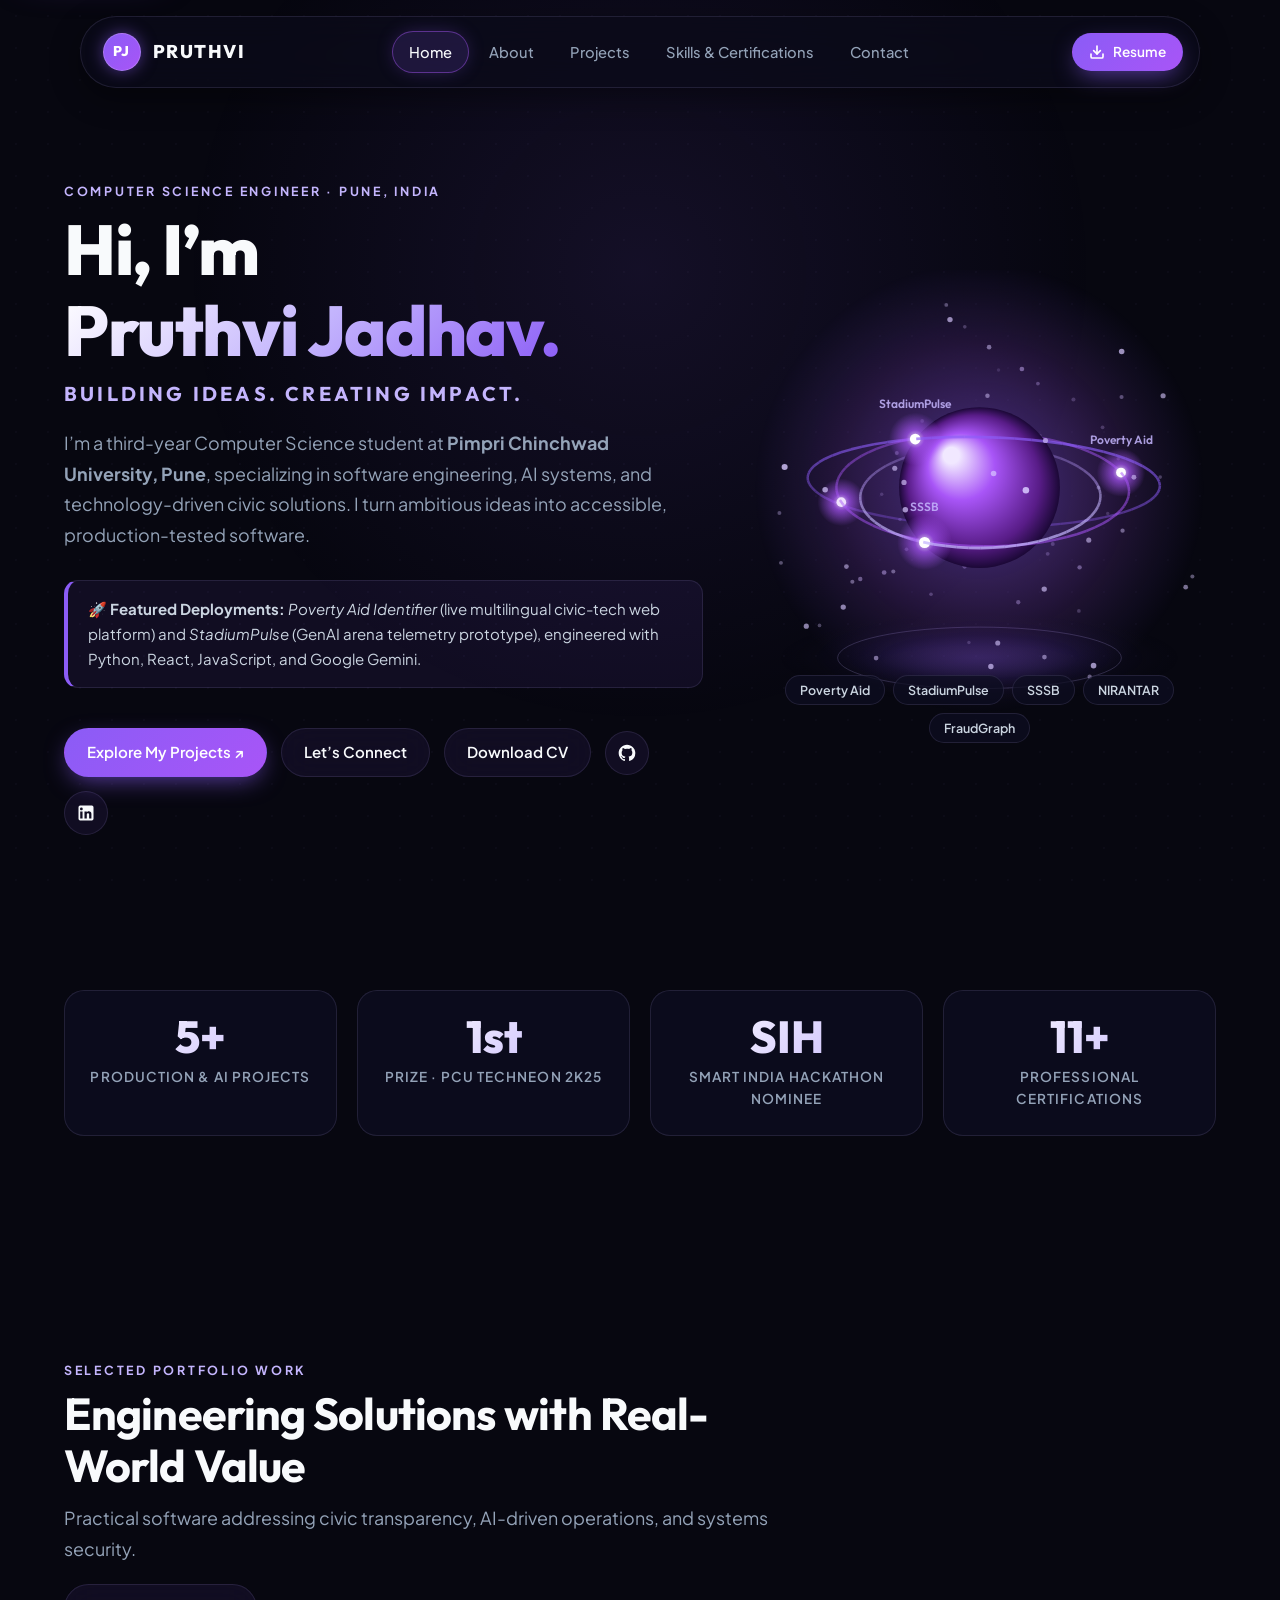
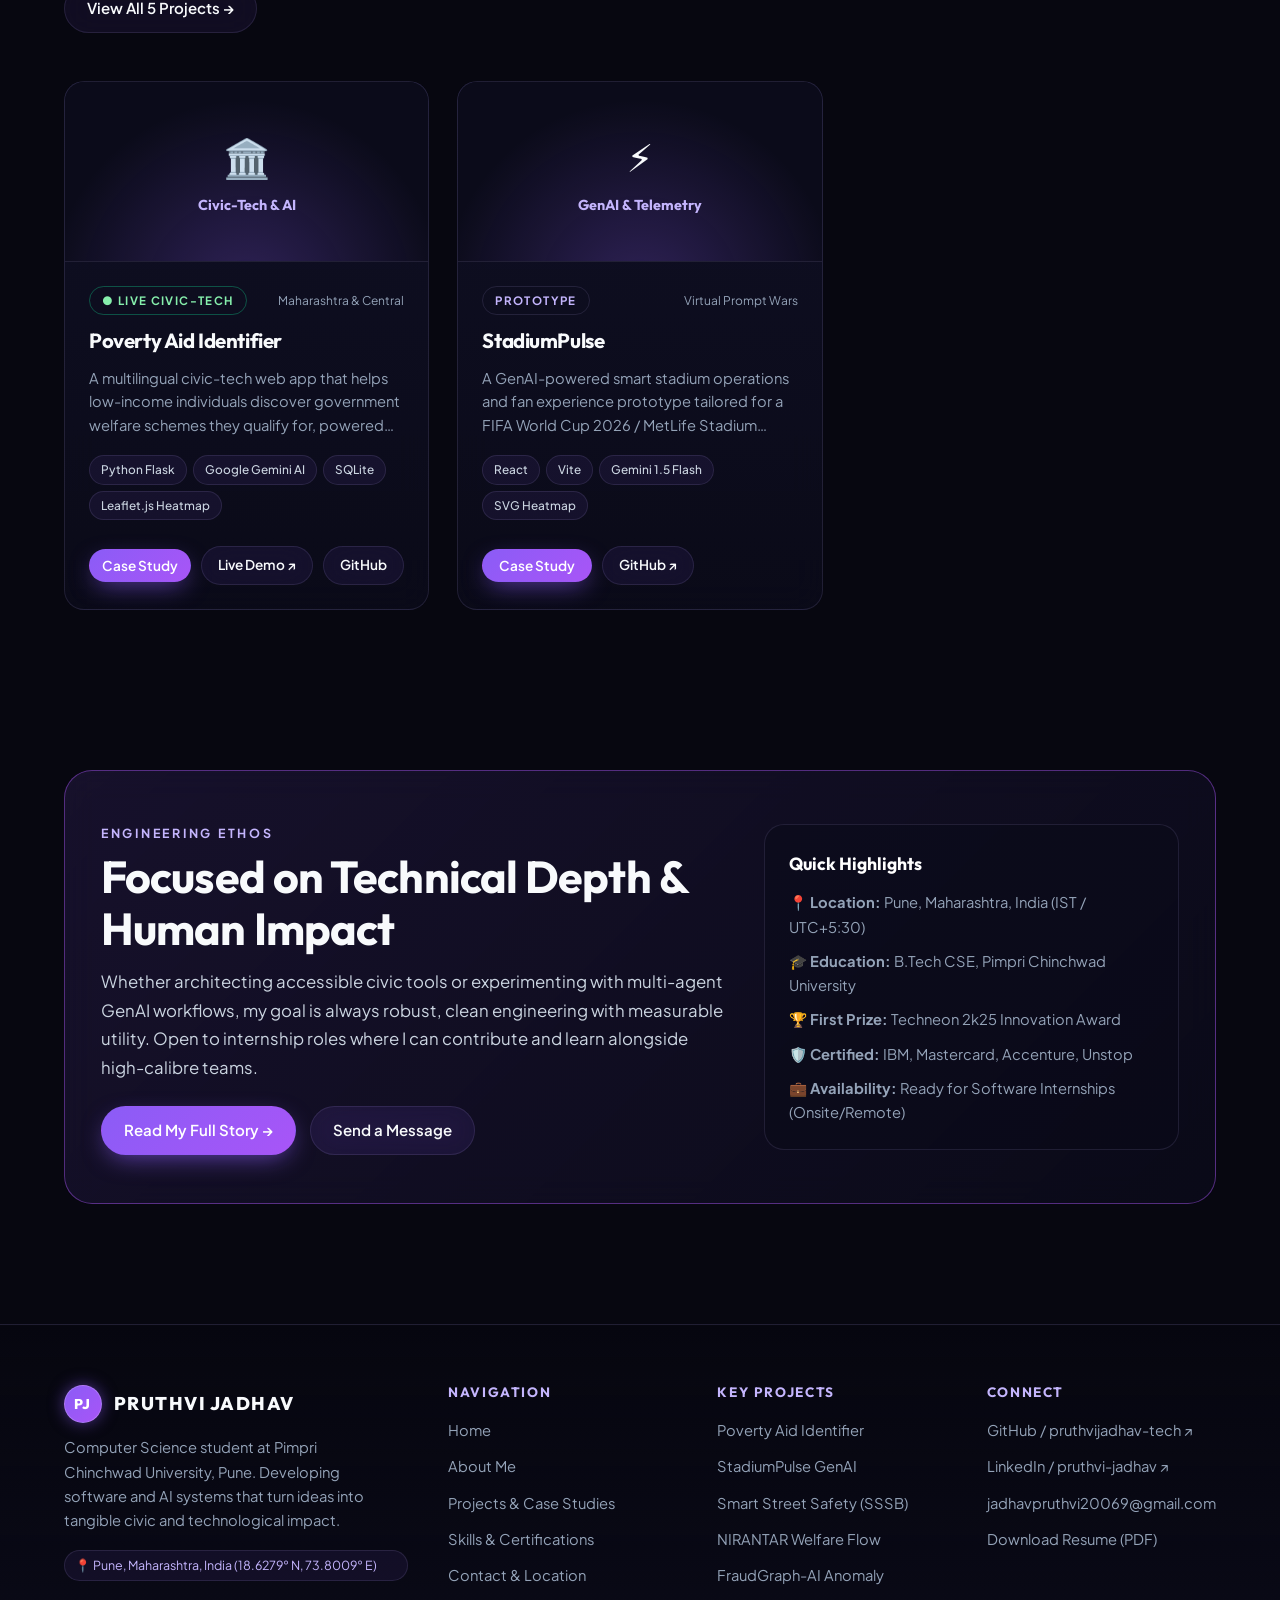
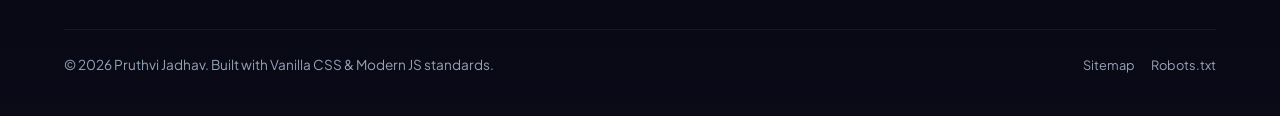
==== index.html @ 690224e3 "feat: complete interactive multi-page portfolio with SEO, GEO, and modern UI" ====
<!DOCTYPE html>
<html lang="en">
<head>
  <meta charset="utf-8">
  <meta name="viewport" content="width=device-width, initial-scale=1, viewport-fit=cover">
  
  <!-- Primary SEO Meta Tags -->
  <title>Pruthvi Jadhav — Computer Science Student & Software Developer · Pune, India</title>
  <meta name="title" content="Pruthvi Jadhav — Computer Science Student & Software Developer · Pune, India">
  <meta name="description" content="Pruthvi Jadhav is a B.Tech Computer Science student at Pimpri Chinchwad University, Pune. Creator of Poverty Aid Identifier (civic-tech) and StadiumPulse (GenAI). Open to software engineering internships.">
  <meta name="keywords" content="Pruthvi Jadhav, Computer Science Engineer, Software Developer, B.Tech CSE, Pimpri Chinchwad University, PCU Pune, Pune Software Intern, Python Flask, React, Google Gemini AI, Civic Tech, Poverty Aid Identifier, StadiumPulse, India">
  <meta name="author" content="Pruthvi Jadhav">
  <meta name="robots" content="index, follow">
  <link rel="canonical" href="https://pruthvijadhav.tech/">
  
  <!-- GEO / Local SEO Meta Tags -->
  <meta name="geo.region" content="IN-MH">
  <meta name="geo.placename" content="Pune, Pimpri Chinchwad, Maharashtra, India">
  <meta name="geo.position" content="18.6279;73.8009">
  <meta name="ICBM" content="18.6279, 73.8009">
  
  <!-- Open Graph / Facebook -->
  <meta property="og:type" content="website">
  <meta property="og:url" content="https://pruthvijadhav.tech/">
  <meta property="og:title" content="Pruthvi Jadhav — Computer Science Student & Software Developer">
  <meta property="og:description" content="B.Tech CSE student at Pimpri Chinchwad University, Pune. Building impactful civic-tech and GenAI applications with Python, React, and Google Gemini.">
  <meta property="og:image" content="assets/images/pruthvi-jadhav.jpg">
  <meta property="og:site_name" content="Pruthvi Jadhav Portfolio">
  <meta property="og:locale" content="en_IN">
  <!-- Twitter Card -->
  <meta name="twitter:card" content="summary_large_image">
  <meta name="twitter:url" content="https://pruthvijadhav.tech/">
  <meta name="twitter:title" content="Pruthvi Jadhav — Computer Science Student & Software Developer">
  <meta name="twitter:description" content="B.Tech CSE student at Pimpri Chinchwad University, Pune. Building impactful civic-tech and GenAI applications.">
  <meta name="twitter:image" content="assets/images/pruthvi-jadhav.jpg">
  <!-- Favicon -->
  <link rel="icon" href="data:image/svg+xml,%3Csvg xmlns='http://www.w3.org/2000/svg' viewBox='0 0 64 64'%3E%3Crect width='64' height='64' rx='14' fill='%238B5CF6'/%3E%3Ctext x='32' y='42' font-size='28' font-family='sans-serif' font-weight='800' text-anchor='middle' fill='white'%3EPJ%3C/text%3E%3C/svg%3E">
  <meta name="theme-color" content="#070710">
  <!-- Stylesheet -->
  <link rel="stylesheet" href="assets/css/style.css">
  <!-- JSON-LD Structured Data for SEO & GEO -->
  <script type="application/ld+json">
  {
    "@context": "https://schema.org",
    "@graph": [
      {
        "@type": "Person",
        "@id": "https://pruthvijadhav.tech/#person",
        "name": "Pruthvi Jadhav",
        "jobTitle": "Computer Science Student & Software Developer",
        "description": "Third-year B.Tech Computer Science and Engineering student at Pimpri Chinchwad University, Pune, building impactful civic-tech software and AI-driven systems.",
        "url": "https://pruthvijadhav.tech/",
        "image": "assets/images/pruthvi-jadhav.jpg",
        "email": "jadhavpruthvi20069@gmail.com",
        "alumniOf": {
          "@type": "EducationalOrganization",
          "name": "Pimpri Chinchwad University",
          "address": {
            "@type": "PostalAddress",
            "addressLocality": "Pune",
            "addressRegion": "Maharashtra",
            "addressCountry": "IN"
          }
        },
        "address": {
          "@type": "PostalAddress",
          "addressLocality": "Pune",
          "addressRegion": "Maharashtra",
          "postalCode": "411033",
          "addressCountry": "IN"
        },
        "geo": {
          "@type": "GeoCoordinates",
          "latitude": "18.6279",
          "longitude": "73.8009"
        },
        "sameAs": [
          "https://github.com/pruthvijadhav-tech",
          "https://www.linkedin.com/in/pruthvi-jadhav-045a3937b/"
        ],
        "knowsAbout": [
          "Full-Stack Web Development",
          "Python Flask",
          "React.js",
          "Google Gemini AI API",
          "Civic Tech",
          "Progressive Web Apps",
          "Machine Learning",
          "Cybersecurity",
          "Arduino IoT"
        ]
      },
      {
        "@type": "WebSite",
        "@id": "https://pruthvijadhav.tech/#website",
        "url": "https://pruthvijadhav.tech/",
        "name": "Pruthvi Jadhav Portfolio",
        "author": {
          "@id": "https://pruthvijadhav.tech/#person"
        }
      }
    ]
  }
  </script>
</head>
<body>
  <!-- Accessibility Skip Link -->
  <a class="skip-link" href="#main-content">Skip to content</a>

  <!-- Top Scroll Progress Indicator -->
  <div id="progress-bar" role="progressbar" aria-valuemin="0" aria-valuemax="100" aria-valuenow="0"></div>

  <!-- Main Floating Glass Navigation Bar -->
  <header>
    <nav class="site-nav" aria-label="Primary Navigation">
      <a class="nav-brand" href="index.html" aria-label="Pruthvi Jadhav Homepage">
        <span class="nav-avatar-badge">PJ</span>
        <span>PRUTHVI</span>
      </a>

      <button class="mobile-menu-btn" id="mobile-menu-btn" aria-expanded="false" aria-controls="nav-menu" aria-label="Toggle navigation menu">☰</button>

      <ul class="nav-menu" id="nav-menu">
        <li><a class="nav-link active" href="index.html">Home</a></li>
        <li><a class="nav-link" href="about.html">About</a></li>
        <li><a class="nav-link" href="projects.html">Projects</a></li>
        <li><a class="nav-link" href="skills.html">Skills & Certifications</a></li>
        <li><a class="nav-link" href="contact.html">Contact</a></li>
      </ul>

      <div class="nav-cta">
        <a class="btn btn-primary btn-sm" href="assets/Pruthvi_Jadhav_Resume.pdf" download="Pruthvi_Jadhav_Resume.pdf" aria-label="Download Pruthvi Jadhav Resume PDF">
          <svg width="16" height="16" viewBox="0 0 24 24" fill="none" stroke="currentColor" stroke-width="2.5" stroke-linecap="round" stroke-linejoin="round" aria-hidden="true"><path d="M21 15v4a2 2 0 0 1-2 2H5a2 2 0 0 1-2-2v-4"/><polyline points="7 10 12 15 17 10"/><line x1="12" y1="15" x2="12" y2="3"/></svg>
          <span>Resume</span>
        </a>
      </div>
    </nav>
  </header>

  <!-- Main Page Content -->
  <main id="main-content" class="page-main">
    <div class="container">
      
      <!-- HERO SECTION -->
      <section class="hero-section" id="hero" aria-label="Introduction">
        <div class="hero-content">
          <div>
            <span class="section-label">Computer Science Engineer · Pune, India</span>
            <h1>Hi, I’m <span class="grad-text">Pruthvi Jadhav.</span></h1>
            <div class="hero-tagline">Building Ideas. Creating Impact.</div>
          </div>

          <p class="lead-text">
            I’m a third-year Computer Science student at <strong>Pimpri Chinchwad University, Pune</strong>, specializing in software engineering, AI systems, and technology-driven civic solutions. I turn ambitious ideas into accessible, production-tested software.
          </p>

          <div class="hero-now-card">
            <strong>🚀 Featured Deployments:</strong> <em>Poverty Aid Identifier</em> (live multilingual civic-tech web platform) and <em>StadiumPulse</em> (GenAI arena telemetry prototype), engineered with Python, React, JavaScript, and Google Gemini.
          </div>

          <div class="hero-actions">
            <a class="btn btn-primary" href="projects.html">Explore My Projects ↗</a>
            <a class="btn btn-glass" href="contact.html">Let’s Connect</a>
            <a class="btn btn-glass" href="assets/Pruthvi_Jadhav_Resume.pdf" download="Pruthvi_Jadhav_Resume.pdf" aria-label="Download resume PDF">Download CV</a>

            <!-- Social Icons -->
            <a class="btn-icon" href="https://github.com/pruthvijadhav-tech" target="_blank" rel="noopener" aria-label="Pruthvi Jadhav GitHub Profile">
              <svg viewBox="0 0 24 24"><path d="M12 2C6.477 2 2 6.484 2 12.017c0 4.425 2.865 8.18 6.839 9.504.5.092.682-.217.682-.483 0-.237-.008-.868-.013-1.703-2.782.605-3.369-1.343-3.369-1.343-.454-1.158-1.11-1.466-1.11-1.466-.908-.62.069-.608.069-.608 1.003.07 1.53 1.032 1.53 1.032.892 1.53 2.341 1.088 2.91.832.092-.647.35-1.088.636-1.338-2.22-.253-4.555-1.113-4.555-4.951 0-1.093.39-1.988 1.029-2.688-.103-.253-.446-1.272.098-2.65 0 0 .84-.27 2.75 1.026A9.564 9.564 0 0112 6.844c.85.004 1.705.115 2.504.337 1.909-1.296 2.747-1.027 2.747-1.027.546 1.379.202 2.398.1 2.651.64.7 1.028 1.595 1.028 2.688 0 3.848-2.339 4.695-4.566 4.943.359.309.678.92.678 1.855 0 1.338-.012 2.419-.012 2.747 0 .268.18.58.688.482A10.019 10.019 0 0022 12.017C22 6.484 17.522 2 12 2z"/></svg>
            </a>
            <a class="btn-icon" href="https://www.linkedin.com/in/pruthvi-jadhav-045a3937b/" target="_blank" rel="noopener" aria-label="Pruthvi Jadhav LinkedIn Profile">
              <svg viewBox="0 0 24 24"><path d="M19 3a2 2 0 0 1 2 2v14a2 2 0 0 1-2 2H5a2 2 0 0 1-2-2V5a2 2 0 0 1 2-2h14m-.5 15.5v-5.3a3.26 3.26 0 0 0-3.26-3.26c-.85 0-1.84.52-2.28 1.3v-1.11h-2.79v8.37h2.79v-4.93c0-.77.62-1.4 1.39-1.4a1.4 1.4 0 0 1 1.4 1.4v4.93h2.75M6.46 8.76c.92 0 1.66-.74 1.66-1.66A1.66 1.66 0 0 0 6.46 5.44a1.66 1.66 0 0 0-1.66 1.66c0 .92.74 1.66 1.66 1.66m1.4 9.74v-8.37H5.06v8.37h2.8z"/></svg>
            </a>
          </div>
        </div>

        <!-- 3D Interactive Orbital Sculpture Canvas -->
        <div class="orbit-stage-wrapper" id="orbit-stage">
          <canvas id="orbit-canvas" role="img" aria-label="Interactive 3D orbital sphere representing Pruthvi's projects orbiting around a central core"></canvas>
          <div class="orbit-fallback"></div>
          <div class="orbit-nodes-bar" aria-label="Quick project triggers">
            <button class="orbit-node-btn" onclick="window.openProjectModal(0)">Poverty Aid</button>
            <button class="orbit-node-btn" onclick="window.openProjectModal(1)">StadiumPulse</button>
            <button class="orbit-node-btn" onclick="window.openProjectModal(2)">SSSB</button>
            <button class="orbit-node-btn" onclick="window.openProjectModal(3)">NIRANTAR</button>
            <button class="orbit-node-btn" onclick="window.openProjectModal(4)">FraudGraph</button>
          </div>
        </div>
      </section>

      <!-- KEY IMPACT NUMBERS -->
      <section class="section" style="padding-top: 20px;">
        <div class="stats-grid">
          <div class="stat-card">
            <div class="stat-number">5+</div>
            <div class="stat-label">Production & AI Projects</div>
          </div>
          <div class="stat-card">
            <div class="stat-number">1st</div>
            <div class="stat-label">Prize · PCU Techneon 2k25</div>
          </div>
          <div class="stat-card">
            <div class="stat-number">SIH</div>
            <div class="stat-label">Smart India Hackathon Nominee</div>
          </div>
          <div class="stat-card">
            <div class="stat-number">11+</div>
            <div class="stat-label">Professional Certifications</div>
          </div>
        </div>
      </section>

      <!-- FEATURED PROJECTS SHOWCASE -->
      <section class="section" aria-labelledby="featured-projects-title">
        <div class="section-header" style="display: flex; justify-content: space-between; align-items: flex-end; flex-wrap: wrap; gap: 20px;">
          <div>
            <span class="section-label">Selected Portfolio Work</span>
            <h2 id="featured-projects-title">Engineering Solutions with Real-World Value</h2>
            <p class="lead-text">Practical software addressing civic transparency, AI-driven operations, and systems security.</p>
          </div>
          <a class="btn btn-glass" href="projects.html">View All 5 Projects →</a>
        </div>

        <div class="projects-grid">
          <!-- Featured Project 1: Poverty Aid Identifier -->
          <article class="project-card" onclick="window.openProjectModal(0)">
            <div class="project-card-header">
              <div style="text-align: center;">
                <div style="font-size: 2.4rem; margin-bottom: 6px;">🏛️</div>
                <div style="font-family:'Outfit'; font-weight:700; color:var(--accent); font-size:0.9rem;">Civic-Tech & AI</div>
              </div>
            </div>
            <div class="project-card-body">
              <div class="project-badge-row">
                <span class="project-status live">● LIVE CIVIC-TECH</span>
                <span style="font-size:0.75rem; color:var(--text-muted);">Maharashtra & Central</span>
              </div>
              <h3 class="project-title">Poverty Aid Identifier</h3>
              <p class="project-blurb">
                A multilingual civic-tech web app that helps low-income individuals discover government welfare schemes they qualify for, powered by an AI-assisted need score and transparent anti-corruption grievance tracking.
              </p>
              <div class="tech-chips">
                <span class="tech-chip">Python Flask</span>
                <span class="tech-chip">Google Gemini AI</span>
                <span class="tech-chip">SQLite</span>
                <span class="tech-chip">Leaflet.js Heatmap</span>
              </div>
              <div class="project-actions">
                <button class="btn btn-primary btn-sm" onclick="event.stopPropagation(); window.openProjectModal(0)">Case Study</button>
                <a class="btn btn-glass btn-sm" href="https://poverty-aid-identifier.onrender.com/" target="_blank" rel="noopener" onclick="event.stopPropagation()">Live Demo ↗</a>
                <a class="btn btn-glass btn-sm" href="https://github.com/pruthvijadhav-tech/poverty-aid-identifier" target="_blank" rel="noopener" onclick="event.stopPropagation()">GitHub</a>
              </div>
            </div>
          </article>

          <!-- Featured Project 2: StadiumPulse -->
          <article class="project-card" onclick="window.openProjectModal(1)">
            <div class="project-card-header">
              <div style="text-align: center;">
                <div style="font-size: 2.4rem; margin-bottom: 6px;">⚡</div>
                <div style="font-family:'Outfit'; font-weight:700; color:var(--accent); font-size:0.9rem;">GenAI & Telemetry</div>
              </div>
            </div>
            <div class="project-card-body">
              <div class="project-badge-row">
                <span class="project-status">PROTOTYPE</span>
                <span style="font-size:0.75rem; color:var(--text-muted);">Virtual Prompt Wars</span>
              </div>
              <h3 class="project-title">StadiumPulse</h3>
              <p class="project-blurb">
                A GenAI-powered smart stadium operations and fan experience prototype tailored for a FIFA World Cup 2026 / MetLife Stadium scenario, updating simulated crowd telemetry every 5 seconds with Gemini alerts.
              </p>
              <div class="tech-chips">
                <span class="tech-chip">React</span>
                <span class="tech-chip">Vite</span>
                <span class="tech-chip">Gemini 1.5 Flash</span>
                <span class="tech-chip">SVG Heatmap</span>
              </div>
              <div class="project-actions">
                <button class="btn btn-primary btn-sm" onclick="event.stopPropagation(); window.openProjectModal(1)">Case Study</button>
                <a class="btn btn-glass btn-sm" href="https://github.com/pruthvijadhav-tech/stadiumpulse" target="_blank" rel="noopener" onclick="event.stopPropagation()">GitHub ↗</a>
              </div>
            </div>
          </article>
        </div>
      </section>

      <!-- WHY WORK WITH PRUTHVI / CALLOUT -->
      <section class="section" style="padding-bottom: 40px;">
        <div style="border: 1px solid var(--border-glow); border-radius: var(--radius-xl); padding: 48px 36px; background: linear-gradient(135deg, rgba(139, 92, 246, 0.12) 0%, rgba(11, 11, 26, 0.8) 100%); backdrop-filter: var(--glass-blur); display: grid; grid-template-columns: 1.2fr 0.8fr; gap: 40px; align-items: center;">
          <div>
            <span class="section-label">Engineering Ethos</span>
            <h2 style="margin-bottom: 14px;">Focused on Technical Depth & Human Impact</h2>
            <p style="color: var(--text-light); font-size: 1.05rem; line-height: 1.7; margin-bottom: 24px;">
              Whether architecting accessible civic tools or experimenting with multi-agent GenAI workflows, my goal is always robust, clean engineering with measurable utility. Open to internship roles where I can contribute and learn alongside high-calibre teams.
            </p>
            <div style="display: flex; gap: 14px; flex-wrap: wrap;">
              <a class="btn btn-primary" href="about.html">Read My Full Story →</a>
              <a class="btn btn-glass" href="contact.html">Send a Message</a>
            </div>
          </div>
          <div style="background: rgba(11, 11, 26, 0.6); border: 1px solid var(--border-subtle); border-radius: var(--radius-lg); padding: 24px;">
            <div style="font-family:'Outfit'; font-weight:700; font-size:1.1rem; color:#fff; margin-bottom:12px;">Quick Highlights</div>
            <ul style="list-style:none; display:flex; flex-direction:column; gap:10px; font-size:0.92rem; color:var(--text-muted);">
              <li>📍 <strong>Location:</strong> Pune, Maharashtra, India (IST / UTC+5:30)</li>
              <li>🎓 <strong>Education:</strong> B.Tech CSE, Pimpri Chinchwad University</li>
              <li>🏆 <strong>First Prize:</strong> Techneon 2k25 Innovation Award</li>
              <li>🛡️ <strong>Certified:</strong> IBM, Mastercard, Accenture, Unstop</li>
              <li>💼 <strong>Availability:</strong> Ready for Software Internships (Onsite/Remote)</li>
            </ul>
          </div>
        </div>
      </section>

    </div>
  </main>

  <!-- PROJECT CASE STUDY MODAL -->
  <div class="modal-overlay" id="project-modal" role="dialog" aria-modal="true" aria-labelledby="project-modal-title">
    <div class="modal-content">
      <button class="modal-close-btn" data-modal-close aria-label="Close project modal">✕</button>
      <div class="modal-body" id="project-modal-body">
        <!-- Content injected dynamically by main.js -->
      </div>
    </div>
  </div>

  <!-- CERTIFICATE VIEWER MODAL -->
  <div class="modal-overlay" id="cert-modal" role="dialog" aria-modal="true" aria-labelledby="cert-modal-title">
    <div class="modal-content">
      <button class="modal-close-btn" data-modal-close aria-label="Close certificate modal">✕</button>
      <div class="modal-body" id="cert-modal-body">
        <!-- Content injected dynamically by main.js -->
      </div>
    </div>
  </div>

  <!-- Toast Notification Container -->
  <div id="toast-container" aria-live="polite"></div>

  <!-- Master Footer with SEO & GEO Local Details -->
  <footer class="site-footer">
    <div class="container">
      <div class="footer-grid">
        <div class="footer-brand">
          <div class="nav-brand">
            <span class="nav-avatar-badge">PJ</span>
            <span>PRUTHVI JADHAV</span>
          </div>
          <p>
            Computer Science student at Pimpri Chinchwad University, Pune. Developing software and AI systems that turn ideas into tangible civic and technological impact.
          </p>
          <div class="geo-meta-tag-pill">
            📍 Pune, Maharashtra, India (18.6279° N, 73.8009° E)
          </div>
        </div>

        <div class="footer-col">
          <h4>Navigation</h4>
          <ul class="footer-links">
            <li><a href="index.html">Home</a></li>
            <li><a href="about.html">About Me</a></li>
            <li><a href="projects.html">Projects & Case Studies</a></li>
            <li><a href="skills.html">Skills & Certifications</a></li>
            <li><a href="contact.html">Contact & Location</a></li>
          </ul>
        </div>

        <div class="footer-col">
          <h4>Key Projects</h4>
          <ul class="footer-links">
            <li><a href="projects.html" onclick="window.openProjectModal(0)">Poverty Aid Identifier</a></li>
            <li><a href="projects.html" onclick="window.openProjectModal(1)">StadiumPulse GenAI</a></li>
            <li><a href="projects.html" onclick="window.openProjectModal(2)">Smart Street Safety (SSSB)</a></li>
            <li><a href="projects.html" onclick="window.openProjectModal(3)">NIRANTAR Welfare Flow</a></li>
            <li><a href="projects.html" onclick="window.openProjectModal(4)">FraudGraph-AI Anomaly</a></li>
          </ul>
        </div>

        <div class="footer-col">
          <h4>Connect</h4>
          <ul class="footer-links">
            <li><a href="https://github.com/pruthvijadhav-tech" target="_blank" rel="noopener">GitHub / pruthvijadhav-tech ↗</a></li>
            <li><a href="https://www.linkedin.com/in/pruthvi-jadhav-045a3937b/" target="_blank" rel="noopener">LinkedIn / pruthvi-jadhav ↗</a></li>
            <li><a href="mailto:jadhavpruthvi20069@gmail.com">jadhavpruthvi20069@gmail.com</a></li>
            <li><a href="assets/Pruthvi_Jadhav_Resume.pdf" download="Pruthvi_Jadhav_Resume.pdf">Download Resume (PDF)</a></li>
          </ul>
        </div>
      </div>

      <div class="footer-bottom">
        <div>
          © <span id="current-year">2026</span> Pruthvi Jadhav. Built with Vanilla CSS & Modern JS standards.
        </div>
        <div style="display:flex; gap:16px;">
          <a href="sitemap.xml" style="color:var(--text-muted); font-size:0.8rem;">Sitemap</a>
          <a href="robots.txt" style="color:var(--text-muted); font-size:0.8rem;">Robots.txt</a>
        </div>
      </div>
    </div>
  </footer>

  <!-- Scripts -->
  <script src="assets/js/portfolio-data.js"></script>
  <script src="assets/js/orbit.js"></script>
  <script src="assets/js/main.js"></script>
</body>
</html>
---- assets/css/style.css ----
/* ==========================================================================
   PRUTHVI JADHAV — MODERN INDUSTRIAL PORTFOLIO DESIGN SYSTEM
   Theme: Cosmic Violet & Obsidian Glassmorphism
   Fonts: Outfit (Headings) & Plus Jakarta Sans (Body)
   ========================================================================== */

@import url('https://fonts.googleapis.com/css2?family=Outfit:wght@400;500;600;700;800;900&family=Plus+Jakarta+Sans:ital,wght@0,300;0,400;0,500;0,600;0,700;1,400&display=swap');

:root {
  /* Color Palette */
  --bg-dark: #070710;
  --bg-deep: #0b0b1a;
  --bg-card: rgba(15, 15, 34, 0.72);
  --bg-card-hover: rgba(24, 24, 52, 0.85);
  
  --primary: #8b5cf6;
  --primary-rgb: 139, 92, 246;
  --secondary: #a855f7;
  --secondary-rgb: 168, 85, 247;
  --accent: #c4b5fd;
  --accent-glow: rgba(139, 92, 246, 0.35);
  
  --emerald: #10b981;
  --emerald-glow: rgba(16, 185, 129, 0.25);
  --amber: #f59e0b;
  
  --text-primary: #f8fafc;
  --text-muted: #94a3b8;
  --text-light: #cbd5e1;
  
  --border-subtle: rgba(196, 181, 253, 0.12);
  --border-glow: rgba(168, 85, 247, 0.45);
  --glass-bg: rgba(11, 11, 26, 0.75);
  --glass-blur: blur(16px);
  
  /* Radii & Shadows */
  --radius-sm: 8px;
  --radius-md: 14px;
  --radius-lg: 20px;
  --radius-xl: 28px;
  --radius-full: 9999px;
  
  --shadow-sm: 0 4px 12px rgba(0, 0, 0, 0.3);
  --shadow-md: 0 12px 32px -8px rgba(0, 0, 0, 0.5), 0 0 0 1px var(--border-subtle);
  --shadow-glow: 0 16px 40px -12px rgba(139, 92, 246, 0.5), 0 0 0 1px var(--border-glow);
  --shadow-card: 0 16px 36px -10px rgba(0, 0, 0, 0.4);

  /* Transitions */
  --transition-fast: 0.15s ease;
  --transition-normal: 0.25s cubic-bezier(0.16, 1, 0.3, 1);
  --transition-slow: 0.45s cubic-bezier(0.16, 1, 0.3, 1);

  /* Layout */
  --container-max: 1240px;
  --nav-height: 72px;
}

/* Base Reset & Box Sizing */
*, *::before, *::after {
  box-sizing: border-box;
  margin: 0;
  padding: 0;
}

html {
  scroll-behavior: smooth;
  scroll-padding-top: calc(var(--nav-height) + 24px);
  height: 100%;
}

body {
  background-color: var(--bg-dark);
  color: var(--text-primary);
  font-family: 'Plus Jakarta Sans', system-ui, -apple-system, BlinkMacSystemFont, "Segoe UI", Roboto, sans-serif;
  font-size: 16px;
  line-height: 1.65;
  min-height: 100%;
  overflow-x: hidden;
  position: relative;
  -webkit-font-smoothing: antialiased;
  -moz-osx-font-smoothing: grayscale;
}

/* Mouse Follower Radial Glow */
body::before {
  content: "";
  position: fixed;
  inset: 0;
  pointer-events: none;
  background: radial-gradient(700px circle at var(--mx, 50%) var(--my, 30%), rgba(139, 92, 246, 0.10), transparent 65%);
  z-index: 0;
}

/* Ambient Subtle Background Grid Pattern */
body::after {
  content: "";
  position: fixed;
  inset: 0;
  pointer-events: none;
  background-image: radial-gradient(rgba(196, 181, 253, 0.05) 1px, transparent 1px);
  background-size: 32px 32px;
  z-index: 0;
  opacity: 0.6;
}

/* Accessibility & Focus States */
:focus-visible {
  outline: 2px solid var(--accent);
  outline-offset: 4px;
  border-radius: var(--radius-sm);
}

a {
  color: inherit;
  text-decoration: none;
  transition: color var(--transition-fast);
}

img {
  max-width: 100%;
  height: auto;
  display: block;
}

button {
  font-family: inherit;
  cursor: pointer;
  border: none;
  background: none;
}

/* Headings Typography */
h1, h2, h3, h4, h5, h6 {
  font-family: 'Outfit', sans-serif;
  color: var(--text-primary);
  line-height: 1.15;
  letter-spacing: -0.02em;
}

h1 {
  font-size: clamp(2.4rem, 5.5vw, 4.4rem);
  font-weight: 800;
}

h2 {
  font-size: clamp(1.8rem, 3.8vw, 2.8rem);
  font-weight: 700;
  margin-bottom: 0.75rem;
}

h3 {
  font-size: clamp(1.2rem, 2.2vw, 1.6rem);
  font-weight: 600;
}

p {
  color: var(--text-muted);
}

/* Gradient Text Effect */
.grad-text {
  background: linear-gradient(135deg, #ffffff 0%, var(--accent) 50%, var(--primary) 100%);
  -webkit-background-clip: text;
  background-clip: text;
  color: transparent;
  display: inline-block;
}

.grad-violet {
  background: linear-gradient(90deg, var(--primary), var(--secondary) 50%, var(--accent));
  -webkit-background-clip: text;
  background-clip: text;
  color: transparent;
}

/* Top Progress Bar */
#progress-bar {
  position: fixed;
  top: 0;
  left: 0;
  height: 3px;
  width: 0%;
  background: linear-gradient(90deg, var(--primary), var(--secondary), var(--accent));
  z-index: 1000;
  transition: width 0.1s linear;
}

/* Accessibility Skip Link */
.skip-link {
  position: fixed;
  left: 16px;
  top: -80px;
  z-index: 1100;
  background: var(--primary);
  color: #ffffff;
  padding: 10px 18px;
  border-radius: var(--radius-sm);
  font-weight: 600;
  box-shadow: var(--shadow-glow);
  transition: top var(--transition-normal);
}
.skip-link:focus {
  top: 16px;
}

/* ==========================================================================
   NAVIGATION
   ========================================================================== */
.site-nav {
  position: fixed;
  top: 16px;
  left: 50%;
  transform: translateX(-50%);
  width: min(1120px, 94vw);
  height: var(--nav-height);
  z-index: 100;
  display: flex;
  align-items: center;
  justify-content: space-between;
  padding: 8px 16px 8px 22px;
  border: 1px solid var(--border-subtle);
  border-radius: var(--radius-full);
  background: var(--glass-bg);
  backdrop-filter: var(--glass-blur);
  -webkit-backdrop-filter: var(--glass-blur);
  box-shadow: 0 10px 30px rgba(0, 0, 0, 0.4);
  transition: transform var(--transition-normal), border-color var(--transition-normal);
}

.site-nav:hover {
  border-color: rgba(196, 181, 253, 0.25);
}

.nav-brand {
  display: flex;
  align-items: center;
  gap: 12px;
  font-family: 'Outfit', sans-serif;
  font-weight: 800;
  font-size: 1.15rem;
  letter-spacing: 0.08em;
  color: var(--text-primary);
}

.nav-avatar-badge {
  width: 38px;
  height: 38px;
  border-radius: 50%;
  background: linear-gradient(135deg, var(--primary), var(--secondary));
  display: grid;
  place-items: center;
  font-size: 0.88rem;
  font-weight: 800;
  color: #ffffff;
  box-shadow: 0 0 16px rgba(139, 92, 246, 0.5);
  border: 1px solid rgba(255, 255, 255, 0.2);
}

.nav-menu {
  display: flex;
  align-items: center;
  list-style: none;
  gap: 4px;
}

.nav-link {
  display: flex;
  align-items: center;
  gap: 6px;
  padding: 8px 16px;
  border-radius: var(--radius-full);
  font-size: 0.92rem;
  font-weight: 500;
  color: var(--text-muted);
  transition: all var(--transition-normal);
  position: relative;
}

.nav-link:hover {
  color: var(--text-primary);
  background: rgba(139, 92, 246, 0.08);
}

.nav-link.active {
  color: var(--text-primary);
  background: rgba(139, 92, 246, 0.16);
  border: 1px solid var(--border-glow);
  box-shadow: 0 0 20px -5px rgba(139, 92, 246, 0.4);
}

.nav-cta {
  display: flex;
  align-items: center;
  gap: 12px;
}

.mobile-menu-btn {
  display: none;
  width: 44px;
  height: 44px;
  border-radius: 50%;
  border: 1px solid var(--border-subtle);
  background: var(--bg-card);
  color: var(--text-primary);
  align-items: center;
  justify-content: center;
  font-size: 1.25rem;
  transition: all var(--transition-normal);
}
.mobile-menu-btn:hover {
  border-color: var(--accent);
  background: rgba(139, 92, 246, 0.2);
}

/* Mobile Drawer */
@media (max-width: 960px) {
  .site-nav {
    padding: 8px 14px 8px 18px;
    height: 64px;
  }
  .mobile-menu-btn {
    display: flex;
  }
  .nav-menu {
    position: fixed;
    top: calc(var(--nav-height) + 18px);
    left: 4vw;
    right: 4vw;
    background: rgba(11, 11, 26, 0.96);
    backdrop-filter: blur(20px);
    -webkit-backdrop-filter: blur(20px);
    border: 1px solid var(--border-subtle);
    border-radius: var(--radius-xl);
    flex-direction: column;
    padding: 20px 16px;
    gap: 8px;
    box-shadow: 0 20px 50px rgba(0, 0, 0, 0.8);
    opacity: 0;
    pointer-events: none;
    transform: translateY(-16px);
    transition: all var(--transition-normal);
  }
  .nav-menu.open {
    opacity: 1;
    pointer-events: auto;
    transform: translateY(0);
  }
  .nav-link {
    width: 100%;
    padding: 12px 18px;
    font-size: 1.05rem;
    justify-content: flex-start;
  }
}

/* ==========================================================================
   BUTTONS & BADGES
   ========================================================================== */
.btn {
  display: inline-flex;
  align-items: center;
  justify-content: center;
  gap: 8px;
  padding: 11px 22px;
  border-radius: var(--radius-full);
  font-size: 0.94rem;
  font-weight: 600;
  text-decoration: none;
  transition: all var(--transition-normal);
  cursor: pointer;
  white-space: nowrap;
  border: 1px solid transparent;
}

.btn-primary {
  background: linear-gradient(135deg, var(--primary), var(--secondary));
  color: #ffffff;
  box-shadow: 0 8px 24px -6px rgba(139, 92, 246, 0.65);
  position: relative;
  overflow: hidden;
}
.btn-primary:hover {
  transform: translateY(-2px);
  box-shadow: 0 12px 30px -6px rgba(139, 92, 246, 0.8);
}

.btn-glass {
  background: rgba(139, 92, 246, 0.08);
  border: 1px solid var(--border-subtle);
  color: var(--text-primary);
  backdrop-filter: var(--glass-blur);
}
.btn-glass:hover {
  background: rgba(139, 92, 246, 0.18);
  border-color: var(--accent);
  transform: translateY(-2px);
}

.btn-sm {
  padding: 7px 16px;
  font-size: 0.85rem;
}

.btn-icon {
  width: 44px;
  height: 44px;
  border-radius: 50%;
  display: grid;
  place-items: center;
  border: 1px solid var(--border-subtle);
  background: rgba(139, 92, 246, 0.08);
  color: var(--text-primary);
  transition: all var(--transition-normal);
}
.btn-icon:hover {
  border-color: var(--accent);
  background: rgba(139, 92, 246, 0.22);
  transform: translateY(-2px);
  color: var(--accent);
}
.btn-icon svg {
  width: 20px;
  height: 20px;
  fill: currentColor;
}

/* Pulsing Status Badge */
.status-pill {
  display: inline-flex;
  align-items: center;
  gap: 8px;
  padding: 6px 14px;
  border-radius: var(--radius-full);
  font-size: 0.82rem;
  font-weight: 600;
  letter-spacing: 0.04em;
  background: rgba(16, 185, 129, 0.10);
  border: 1px solid rgba(16, 185, 129, 0.35);
  color: #86efac;
}

.status-dot {
  width: 8px;
  height: 8px;
  border-radius: 50%;
  background-color: #4ade80;
  box-shadow: 0 0 10px #4ade80;
  animation: pulse-dot 2s infinite ease-in-out;
}

@keyframes pulse-dot {
  0%, 100% { opacity: 1; transform: scale(1); }
  50% { opacity: 0.4; transform: scale(1.3); }
}

.section-label {
  font-size: 0.78rem;
  font-weight: 700;
  letter-spacing: 0.22em;
  text-transform: uppercase;
  color: var(--accent);
  margin-bottom: 8px;
  display: inline-block;
}

/* ==========================================================================
   LAYOUT CONTAINERS & SECTIONS
   ========================================================================== */
.container {
  width: min(var(--container-max), 90vw);
  margin: 0 auto;
  position: relative;
  z-index: 1;
}

.page-main {
  position: relative;
  z-index: 1;
  padding-top: calc(var(--nav-height) + 40px);
  min-height: 85vh;
}

.section {
  padding: 80px 0;
  position: relative;
}

.section-header {
  margin-bottom: 48px;
  max-width: 720px;
}

.section-header.center {
  text-align: center;
  margin-left: auto;
  margin-right: auto;
}

.lead-text {
  font-size: 1.12rem;
  color: var(--text-muted);
  line-height: 1.7;
}

/* ==========================================================================
   HERO SECTION (HOME)
   ========================================================================== */
.hero-section {
  min-height: calc(100vh - var(--nav-height));
  display: grid;
  grid-template-columns: 1.15fr 0.85fr;
  align-items: center;
  gap: 40px;
  padding: 40px 0 80px;
}

.hero-content {
  display: flex;
  flex-direction: column;
  gap: 18px;
}

.hero-tagline {
  font-family: 'Outfit', sans-serif;
  font-size: clamp(1rem, 2vw, 1.25rem);
  font-weight: 700;
  letter-spacing: 0.16em;
  color: var(--accent);
  text-transform: uppercase;
  margin-top: 6px;
}

.hero-now-card {
  margin: 12px 0;
  padding: 16px 20px;
  border-radius: var(--radius-md);
  background: rgba(139, 92, 246, 0.08);
  border: 1px solid var(--border-subtle);
  border-left: 4px solid var(--primary);
  font-size: 0.94rem;
  color: var(--text-light);
}

.hero-actions {
  display: flex;
  flex-wrap: wrap;
  align-items: center;
  gap: 14px;
  margin-top: 10px;
}

/* 3D Orbital Canvas Stage */
.orbit-stage-wrapper {
  position: relative;
  aspect-ratio: 1;
  width: 100%;
  max-width: 520px;
  justify-self: center;
  display: flex;
  align-items: center;
  justify-content: center;
}

.orbit-canvas {
  width: 100%;
  height: 100%;
  display: block;
}

.orbit-fallback {
  display: none;
  position: absolute;
  inset: 20%;
  border-radius: 50%;
  background: radial-gradient(circle at 35% 30%, #d8c8ff, var(--primary) 40%, #1e0e47);
  box-shadow: 0 0 100px var(--primary-glow);
}
.no-canvas .orbit-fallback {
  display: block;
}
.no-canvas .orbit-canvas {
  display: none;
}

.orbit-nodes-bar {
  position: absolute;
  bottom: 0px;
  left: 0;
  right: 0;
  display: flex;
  justify-content: center;
  flex-wrap: wrap;
  gap: 8px;
}

.orbit-node-btn {
  font-size: 0.78rem;
  font-weight: 600;
  padding: 6px 14px;
  border-radius: var(--radius-full);
  border: 1px solid var(--border-subtle);
  background: var(--bg-card);
  color: var(--text-light);
  transition: all var(--transition-normal);
}
.orbit-node-btn:hover {
  border-color: var(--accent);
  background: rgba(139, 92, 246, 0.25);
  color: #ffffff;
  transform: translateY(-2px);
}

@media (max-width: 960px) {
  .hero-section {
    grid-template-columns: 1fr;
    text-align: left;
    padding-top: 20px;
  }
  .orbit-stage-wrapper {
    max-width: 380px;
    margin: 20px auto 0;
  }
}

/* ==========================================================================
   STAT CARDS & HIGHLIGHT METRICS
   ========================================================================== */
.stats-grid {
  display: grid;
  grid-template-columns: repeat(4, 1fr);
  gap: 20px;
  margin: 30px 0 60px;
}

.stat-card {
  padding: 24px 20px;
  border-radius: var(--radius-lg);
  background: var(--bg-card);
  border: 1px solid var(--border-subtle);
  backdrop-filter: var(--glass-blur);
  transition: transform var(--transition-normal), border-color var(--transition-normal);
  text-align: center;
}
.stat-card:hover {
  transform: translateY(-4px);
  border-color: var(--border-glow);
  box-shadow: var(--shadow-glow);
}

.stat-number {
  font-family: 'Outfit', sans-serif;
  font-size: clamp(2rem, 3.5vw, 2.8rem);
  font-weight: 800;
  background: linear-gradient(135deg, #ffffff, var(--accent));
  -webkit-background-clip: text;
  background-clip: text;
  color: transparent;
  line-height: 1;
  margin-bottom: 6px;
}

.stat-label {
  font-size: 0.85rem;
  font-weight: 600;
  color: var(--text-muted);
  text-transform: uppercase;
  letter-spacing: 0.08em;
}

@media (max-width: 900px) {
  .stats-grid {
    grid-template-columns: repeat(2, 1fr);
  }
}
@media (max-width: 480px) {
  .stats-grid {
    grid-template-columns: 1fr;
  }
}

/* ==========================================================================
   PROJECT CARDS & GALLERY
   ========================================================================== */
.filter-tabs {
  display: flex;
  flex-wrap: wrap;
  gap: 10px;
  margin-bottom: 36px;
  align-items: center;
}

.filter-tab {
  padding: 8px 20px;
  border-radius: var(--radius-full);
  border: 1px solid var(--border-subtle);
  background: var(--bg-card);
  color: var(--text-muted);
  font-size: 0.88rem;
  font-weight: 600;
  transition: all var(--transition-normal);
}
.filter-tab:hover {
  border-color: var(--accent);
  color: var(--text-primary);
}
.filter-tab.active {
  background: var(--primary);
  border-color: var(--primary);
  color: #ffffff;
  box-shadow: 0 4px 20px -4px rgba(139, 92, 246, 0.6);
}

.projects-grid {
  display: grid;
  grid-template-columns: repeat(auto-fill, minmax(360px, 1fr));
  gap: 28px;
}

.project-card {
  display: flex;
  flex-direction: column;
  border-radius: var(--radius-lg);
  border: 1px solid var(--border-subtle);
  background: linear-gradient(180deg, rgba(20, 20, 45, 0.7) 0%, rgba(11, 11, 26, 0.85) 100%);
  backdrop-filter: var(--glass-blur);
  overflow: hidden;
  transition: all var(--transition-normal);
  cursor: pointer;
  position: relative;
}

.project-card:hover {
  transform: translateY(-6px);
  border-color: var(--border-glow);
  box-shadow: var(--shadow-glow);
}

.project-card-header {
  height: 180px;
  padding: 20px;
  display: flex;
  align-items: center;
  justify-content: center;
  background: radial-gradient(circle at 50% 120%, rgba(139, 92, 246, 0.28), transparent 70%), var(--bg-deep);
  border-bottom: 1px solid var(--border-subtle);
  position: relative;
}

.project-card-body {
  padding: 24px;
  display: flex;
  flex-direction: column;
  gap: 14px;
  flex: 1;
}

.project-badge-row {
  display: flex;
  align-items: center;
  justify-content: space-between;
}

.project-status {
  font-size: 0.72rem;
  font-weight: 700;
  letter-spacing: 0.12em;
  padding: 4px 12px;
  border-radius: var(--radius-full);
  border: 1px solid var(--border-subtle);
  color: var(--accent);
}
.project-status.live {
  border-color: rgba(16, 185, 129, 0.4);
  color: #86efac;
}

.project-title {
  font-size: 1.28rem;
  color: var(--text-primary);
  font-weight: 700;
}

.project-blurb {
  font-size: 0.92rem;
  color: var(--text-muted);
  line-height: 1.6;
  display: -webkit-box;
  -webkit-line-clamp: 3;
  -webkit-box-orient: vertical;
  overflow: hidden;
}

.tech-chips {
  display: flex;
  flex-wrap: wrap;
  gap: 6px;
  margin-top: 4px;
}

.tech-chip {
  font-size: 0.74rem;
  font-weight: 500;
  padding: 4px 11px;
  border-radius: var(--radius-full);
  background: rgba(139, 92, 246, 0.08);
  border: 1px solid var(--border-subtle);
  color: var(--text-light);
}

.project-actions {
  margin-top: auto;
  display: flex;
  align-items: center;
  gap: 10px;
  padding-top: 12px;
}

@media (max-width: 600px) {
  .projects-grid {
    grid-template-columns: 1fr;
  }
}

/* ==========================================================================
   ABOUT & PROFILE
   ========================================================================== */
.about-split {
  display: grid;
  grid-template-columns: 0.78fr 1.22fr;
  gap: 60px;
  align-items: start;
}

.profile-card-wrapper {
  position: sticky;
  top: calc(var(--nav-height) + 24px);
}

.profile-frame {
  position: relative;
  border-radius: var(--radius-xl);
  padding: 12px;
  background: linear-gradient(145deg, rgba(139, 92, 246, 0.4), rgba(196, 181, 253, 0.08));
  box-shadow: 0 30px 80px -25px rgba(139, 92, 246, 0.5);
  border: 1px solid var(--border-subtle);
}

.profile-img {
  width: 100%;
  aspect-ratio: 4/5;
  object-fit: cover;
  object-position: 50% 20%;
  border-radius: var(--radius-lg);
  display: block;
}

.profile-info-grid {
  display: grid;
  grid-template-columns: repeat(2, 1fr);
  gap: 12px;
  margin-top: 20px;
}

.info-tile {
  padding: 14px 16px;
  border-radius: var(--radius-md);
  border: 1px solid var(--border-subtle);
  background: var(--bg-card);
  backdrop-filter: var(--glass-blur);
}
.info-tile small {
  display: block;
  font-size: 0.72rem;
  letter-spacing: 0.12em;
  text-transform: uppercase;
  color: var(--accent);
  margin-bottom: 2px;
}
.info-tile span {
  font-weight: 600;
  font-size: 0.95rem;
}

/* Timeline Components */
.timeline {
  position: relative;
  padding-left: 28px;
  margin: 32px 0;
}
.timeline::before {
  content: "";
  position: absolute;
  top: 6px;
  bottom: 6px;
  left: 7px;
  width: 2px;
  background: linear-gradient(180deg, var(--primary), var(--secondary), transparent);
}

.timeline-item {
  position: relative;
  margin-bottom: 32px;
}
.timeline-item::before {
  content: "";
  position: absolute;
  left: -28px;
  top: 6px;
  width: 16px;
  height: 16px;
  border-radius: 50%;
  background: var(--bg-dark);
  border: 3px solid var(--primary);
  box-shadow: 0 0 12px var(--primary);
}

.timeline-header {
  display: flex;
  flex-wrap: wrap;
  align-items: center;
  gap: 12px;
  margin-bottom: 6px;
}
.timeline-date {
  font-size: 0.8rem;
  font-weight: 700;
  letter-spacing: 0.08em;
  color: var(--accent);
}

@media (max-width: 900px) {
  .about-split {
    grid-template-columns: 1fr;
    gap: 40px;
  }
  .profile-card-wrapper {
    position: static;
    max-width: 380px;
    margin: 0 auto;
  }
}

/* ==========================================================================
   SKILLS & CERTIFICATIONS
   ========================================================================== */
.skills-category-grid {
  display: grid;
  grid-template-columns: repeat(auto-fit, minmax(340px, 1fr));
  gap: 24px;
}

.skills-category-card {
  padding: 28px;
  border-radius: var(--radius-lg);
  border: 1px solid var(--border-subtle);
  background: var(--bg-card);
  backdrop-filter: var(--glass-blur);
  transition: all var(--transition-normal);
}
.skills-category-card:hover {
  border-color: var(--border-glow);
  transform: translateY(-3px);
  box-shadow: var(--shadow-md);
}

.skills-category-card h3 {
  font-size: 1.15rem;
  color: var(--accent);
  margin-bottom: 18px;
  display: flex;
  align-items: center;
  gap: 10px;
}

.skills-list {
  display: flex;
  flex-direction: column;
  gap: 12px;
}

.skill-row {
  display: flex;
  align-items: center;
  justify-content: space-between;
  padding: 10px 14px;
  border-radius: var(--radius-md);
  border: 1px solid var(--border-subtle);
  background: rgba(11, 11, 26, 0.6);
  transition: all var(--transition-normal);
}
.skill-row:hover {
  border-color: var(--secondary);
  transform: translateX(4px);
  background: rgba(139, 92, 246, 0.09);
}

.skill-name {
  font-weight: 600;
  font-size: 0.92rem;
}
.skill-desc {
  font-size: 0.78rem;
  color: var(--text-muted);
}
.skill-badge {
  font-size: 0.72rem;
  padding: 3px 9px;
  border-radius: var(--radius-full);
  border: 1px solid var(--border-subtle);
  background: rgba(139, 92, 246, 0.12);
  color: var(--accent);
}

/* Certifications Carousel & Grid */
.cert-track-wrapper {
  position: relative;
  margin: 20px 0 40px;
}

.cert-track {
  display: flex;
  gap: 20px;
  overflow-x: auto;
  scroll-snap-type: x mandatory;
  padding: 20px 4px 30px;
  scrollbar-width: thin;
  scrollbar-color: var(--primary) transparent;
}

.cert-card {
  flex: 0 0 min(350px, 84vw);
  scroll-snap-align: start;
  border: 1px solid var(--border-subtle);
  border-radius: var(--radius-lg);
  background: var(--bg-card);
  padding: 16px;
  display: flex;
  flex-direction: column;
  gap: 12px;
  transition: all var(--transition-normal);
  backdrop-filter: var(--glass-blur);
}
.cert-card:hover, .cert-card.act {
  border-color: var(--border-glow);
  box-shadow: var(--shadow-glow);
  transform: translateY(-4px);
}

.cert-preview-img {
  width: 100%;
  aspect-ratio: 3/2;
  object-fit: contain;
  background: #ffffff;
  border-radius: var(--radius-md);
}

.cert-info h3 {
  font-size: 1.05rem;
  line-height: 1.35;
  margin-top: 4px;
}
.cert-info small {
  color: var(--accent);
  font-size: 0.82rem;
  font-weight: 600;
}
.cert-info p {
  font-size: 0.88rem;
  color: var(--text-muted);
  margin-top: 4px;
}

.cert-controls {
  display: flex;
  justify-content: flex-end;
  gap: 12px;
  margin-bottom: 12px;
}

.cert-ctrl-btn {
  width: 44px;
  height: 44px;
  border-radius: 50%;
  border: 1px solid var(--border-subtle);
  background: var(--bg-card);
  color: var(--text-primary);
  display: grid;
  place-items: center;
  font-size: 1.2rem;
  transition: all var(--transition-normal);
}
.cert-ctrl-btn:hover {
  border-color: var(--accent);
  background: rgba(139, 92, 246, 0.25);
  transform: scale(1.05);
}

/* ==========================================================================
   CONTACT & GEO LOCATION
   ========================================================================== */
.contact-grid {
  display: grid;
  grid-template-columns: 1.15fr 0.85fr;
  gap: 48px;
  align-items: start;
}

.contact-form-card {
  padding: 36px;
  border-radius: var(--radius-xl);
  border: 1px solid var(--border-subtle);
  background: var(--bg-card);
  backdrop-filter: var(--glass-blur);
}

.form-group {
  margin-bottom: 22px;
}

.form-label {
  display: block;
  font-size: 0.88rem;
  font-weight: 600;
  margin-bottom: 8px;
  color: var(--text-light);
}

.form-input, .form-textarea {
  width: 100%;
  padding: 13px 18px;
  border-radius: var(--radius-md);
  border: 1px solid var(--border-subtle);
  background: rgba(11, 11, 26, 0.8);
  color: var(--text-primary);
  font-family: inherit;
  font-size: 0.95rem;
  transition: all var(--transition-normal);
}
.form-input:focus, .form-textarea:focus {
  outline: none;
  border-color: var(--accent);
  box-shadow: 0 0 16px -2px rgba(139, 92, 246, 0.4);
  background: rgba(18, 18, 42, 0.9);
}

.form-textarea {
  min-height: 140px;
  resize: vertical;
}

/* GEO Location Card */
.geo-card {
  padding: 30px;
  border-radius: var(--radius-xl);
  border: 1px solid var(--border-subtle);
  background: var(--bg-card);
  backdrop-filter: var(--glass-blur);
  display: flex;
  flex-direction: column;
  gap: 20px;
}

.geo-header {
  display: flex;
  align-items: center;
  gap: 14px;
}

.geo-icon {
  width: 48px;
  height: 48px;
  border-radius: 50%;
  background: rgba(139, 92, 246, 0.15);
  border: 1px solid var(--border-glow);
  display: grid;
  place-items: center;
  color: var(--accent);
  font-size: 1.4rem;
}

.geo-coordinates {
  font-family: 'Outfit', monospace;
  font-size: 0.88rem;
  letter-spacing: 0.06em;
  padding: 10px 14px;
  border-radius: var(--radius-sm);
  background: rgba(11, 11, 26, 0.7);
  border: 1px solid var(--border-subtle);
  color: var(--accent);
}

.contact-quick-links {
  display: flex;
  flex-direction: column;
  gap: 14px;
}

.quick-connect-tile {
  display: flex;
  align-items: center;
  gap: 14px;
  padding: 14px 18px;
  border-radius: var(--radius-md);
  border: 1px solid var(--border-subtle);
  background: rgba(11, 11, 26, 0.5);
  transition: all var(--transition-normal);
}
.quick-connect-tile:hover {
  border-color: var(--border-glow);
  transform: translateX(4px);
  background: rgba(139, 92, 246, 0.1);
}

@media (max-width: 900px) {
  .contact-grid {
    grid-template-columns: 1fr;
  }
}

/* ==========================================================================
   MODAL DIALOGS (PROJECT & CERTIFICATE)
   ========================================================================== */
.modal-overlay {
  position: fixed;
  inset: 0;
  z-index: 2000;
  background: rgba(7, 7, 16, 0.88);
  backdrop-filter: blur(12px);
  -webkit-backdrop-filter: blur(12px);
  display: none;
  align-items: center;
  justify-content: center;
  padding: 24px;
  overflow-y: auto;
}
.modal-overlay.open {
  display: flex;
}

.modal-content {
  position: relative;
  width: min(840px, 100%);
  max-height: 90vh;
  overflow-y: auto;
  border-radius: var(--radius-xl);
  border: 1px solid var(--border-glow);
  background: var(--bg-deep);
  padding: 36px;
  box-shadow: 0 30px 90px rgba(0, 0, 0, 0.9), 0 0 0 1px var(--border-glow);
  animation: modal-pop 0.25s cubic-bezier(0.16, 1, 0.3, 1);
}

@keyframes modal-pop {
  0% { opacity: 0; transform: scale(0.95) translateY(10px); }
  100% { opacity: 1; transform: scale(1) translateY(0); }
}

.modal-close-btn {
  position: sticky;
  top: 0;
  float: right;
  z-index: 10;
  width: 40px;
  height: 40px;
  border-radius: 50%;
  border: 1px solid var(--border-subtle);
  background: var(--bg-dark);
  color: var(--text-primary);
  display: grid;
  place-items: center;
  font-size: 1.1rem;
  transition: all var(--transition-normal);
}
.modal-close-btn:hover {
  border-color: var(--accent);
  background: var(--primary);
  color: #ffffff;
}

.modal-body h4 {
  font-size: 0.82rem;
  font-weight: 700;
  letter-spacing: 0.16em;
  text-transform: uppercase;
  color: var(--accent);
  margin: 22px 0 8px;
}

.modal-body ul {
  padding-left: 20px;
  margin: 8px 0;
  color: var(--text-muted);
}
.modal-body li {
  margin-bottom: 6px;
}

/* Certificate Viewer Inside Modal */
.cert-viewer-controls {
  display: flex;
  align-items: center;
  justify-content: space-between;
  margin-bottom: 16px;
  gap: 12px;
}
.cert-viewer-caption {
  font-size: 0.92rem;
  color: var(--text-light);
  font-weight: 600;
}
.cert-full-img {
  width: auto;
  max-width: 100%;
  max-height: 72vh;
  margin: 0 auto 16px;
  border-radius: var(--radius-md);
  background: #ffffff;
  display: block;
  box-shadow: var(--shadow-md);
}

/* ==========================================================================
   FOOTER
   ========================================================================== */
.site-footer {
  position: relative;
  z-index: 1;
  border-top: 1px solid var(--border-subtle);
  padding: 60px 0 40px;
  background: linear-gradient(180deg, transparent 0%, rgba(11, 11, 26, 0.8) 100%);
  margin-top: 80px;
}

.footer-grid {
  display: grid;
  grid-template-columns: 1.5fr 1fr 1fr 1fr;
  gap: 40px;
  margin-bottom: 40px;
}

.footer-brand p {
  margin: 12px 0 18px;
  max-width: 320px;
  font-size: 0.92rem;
}

.footer-col h4 {
  font-size: 0.85rem;
  font-weight: 700;
  letter-spacing: 0.12em;
  text-transform: uppercase;
  color: var(--accent);
  margin-bottom: 16px;
}

.footer-links {
  list-style: none;
  display: flex;
  flex-direction: column;
  gap: 10px;
}
.footer-links a {
  color: var(--text-muted);
  font-size: 0.92rem;
}
.footer-links a:hover {
  color: var(--text-primary);
  padding-left: 4px;
}

.footer-bottom {
  display: flex;
  flex-wrap: wrap;
  align-items: center;
  justify-content: space-between;
  padding-top: 24px;
  border-top: 1px solid rgba(196, 181, 253, 0.08);
  font-size: 0.85rem;
  color: var(--text-muted);
}

.geo-meta-tag-pill {
  font-size: 0.78rem;
  padding: 4px 10px;
  border-radius: var(--radius-full);
  background: rgba(139, 92, 246, 0.08);
  border: 1px solid var(--border-subtle);
  color: var(--accent);
}

@media (max-width: 900px) {
  .footer-grid {
    grid-template-columns: 1fr 1fr;
  }
}
@media (max-width: 540px) {
  .footer-grid {
    grid-template-columns: 1fr;
  }
}

/* ==========================================================================
   TOAST NOTIFICATIONS
   ========================================================================== */
#toast-container {
  position: fixed;
  bottom: 24px;
  right: 24px;
  z-index: 3000;
  display: flex;
  flex-direction: column;
  gap: 10px;
  pointer-events: none;
}

.toast {
  pointer-events: auto;
  padding: 12px 20px;
  border-radius: var(--radius-md);
  background: rgba(15, 15, 34, 0.94);
  backdrop-filter: blur(12px);
  border: 1px solid var(--border-glow);
  color: var(--text-primary);
  font-size: 0.92rem;
  font-weight: 600;
  box-shadow: 0 10px 30px rgba(0, 0, 0, 0.6);
  display: flex;
  align-items: center;
  gap: 10px;
  animation: toast-slide 0.25s cubic-bezier(0.16, 1, 0.3, 1);
}
@keyframes toast-slide {
  from { opacity: 0; transform: translateY(20px); }
  to { opacity: 1; transform: translateY(0); }
}

/* Print Styling */
@media print {
  .site-nav, #progress-bar, .orbit-stage-wrapper, .modal-overlay, #toast-container {
    display: none !important;
  }
  body {
    background: #ffffff !important;
    color: #000000 !important;
  }
}
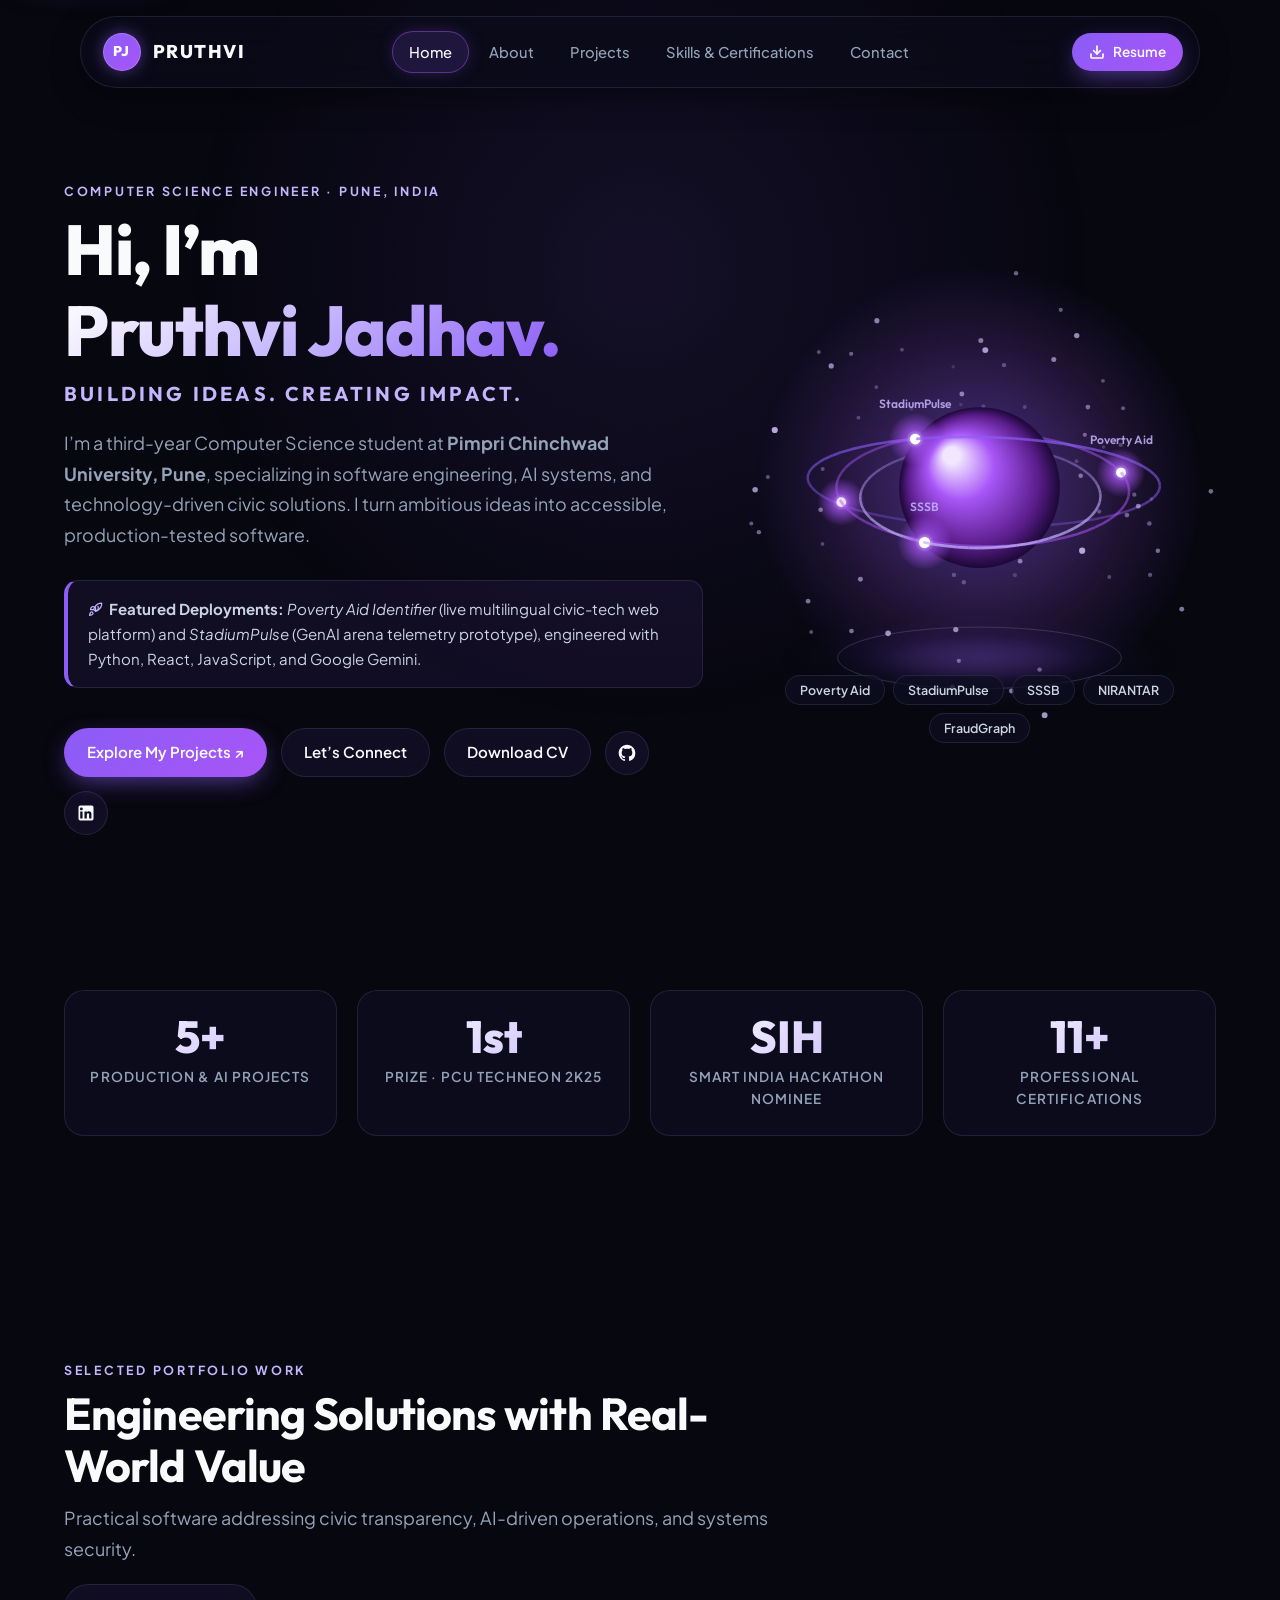
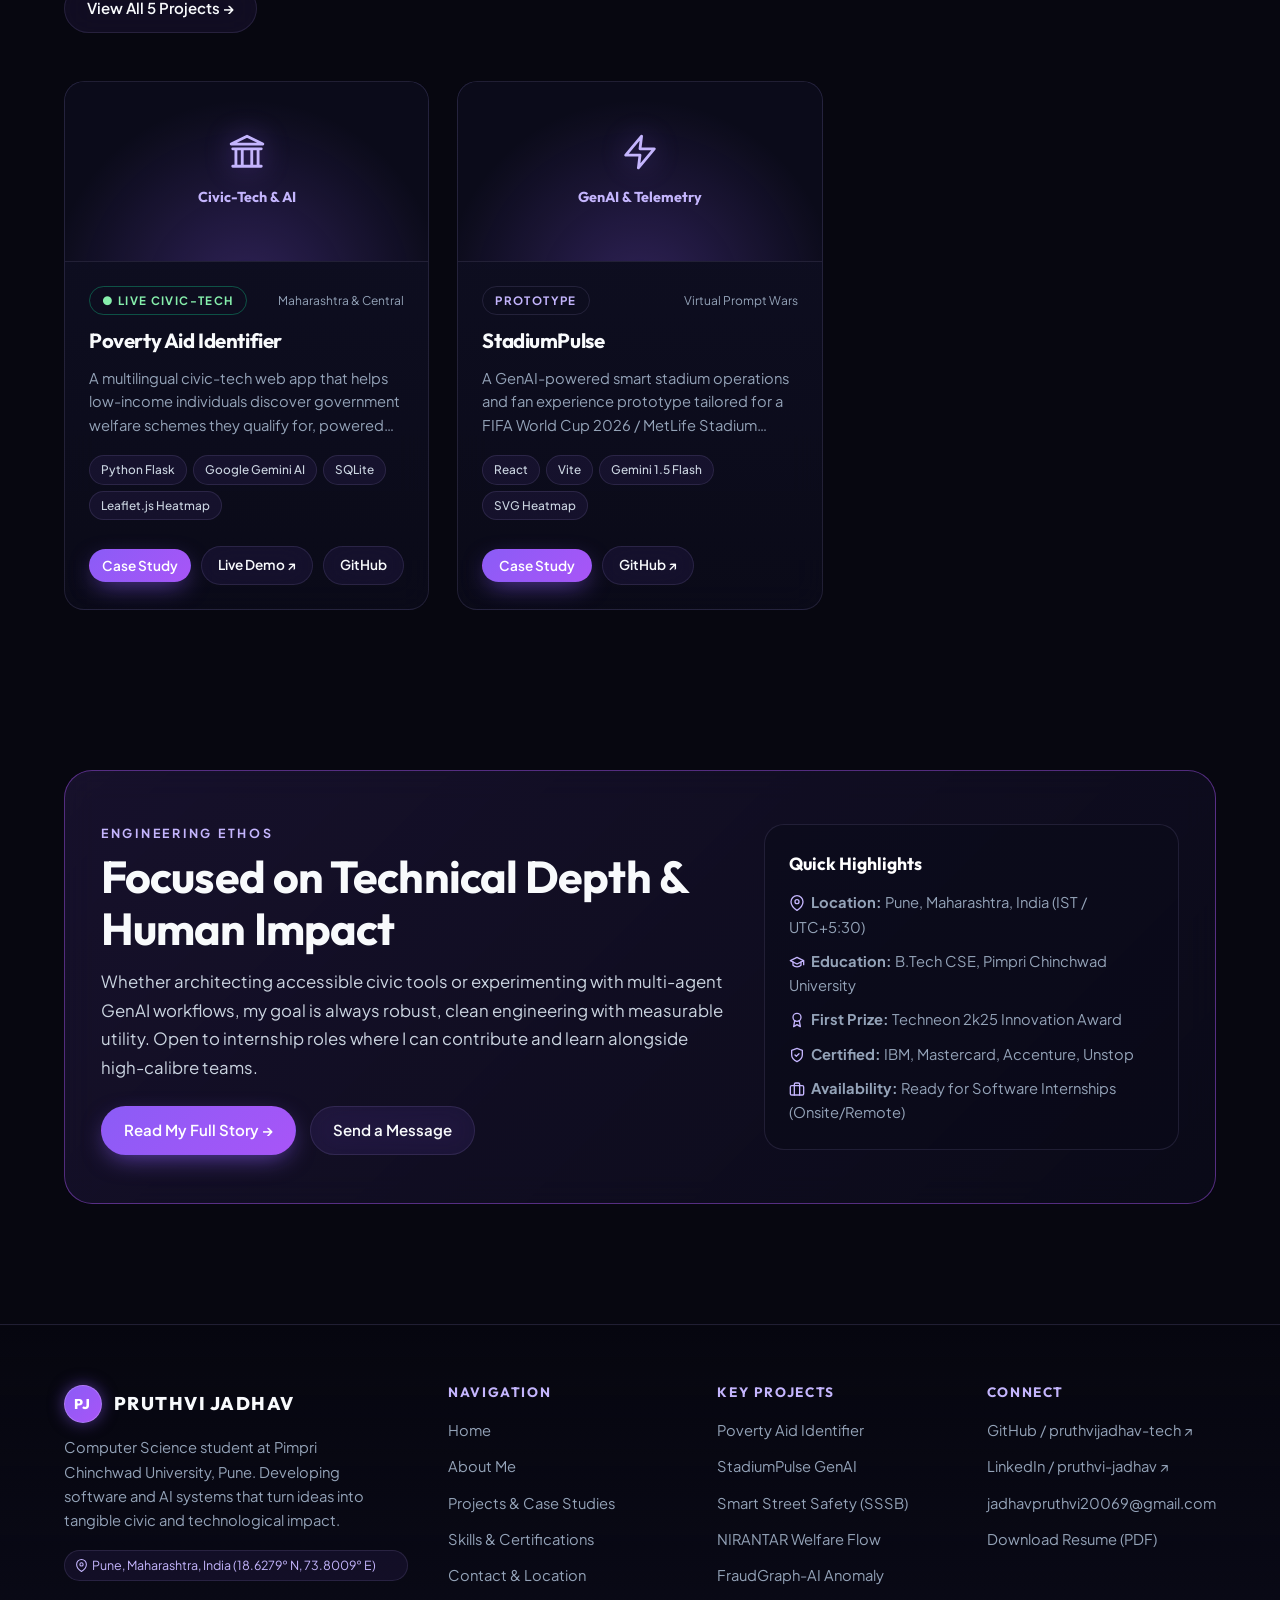
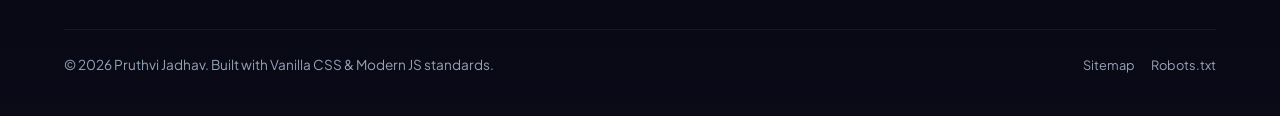
==== commit cde3b84d: "style: crop portrait to waist and replace emojis with modern SVG icons" ====
--- a/index.html
+++ b/index.html
@@ -155,7 +155,7 @@
           </p>
 
           <div class="hero-now-card">
-            <strong>🚀 Featured Deployments:</strong> <em>Poverty Aid Identifier</em> (live multilingual civic-tech web platform) and <em>StadiumPulse</em> (GenAI arena telemetry prototype), engineered with Python, React, JavaScript, and Google Gemini.
+            <svg width="15" height="15" viewBox="0 0 24 24" fill="none" stroke="currentColor" stroke-width="2" stroke-linecap="round" stroke-linejoin="round" style="vertical-align:-2px; margin-right:6px; color:var(--accent);"><path d="M4.5 16.5c-1.5 1.26-2 5-2 5s3.74-.5 5-2c.71-.84.7-2.13-.09-2.91a2.18 2.18 0 0 0-2.91-.09z"></path><path d="m12 15-3-3a22 22 0 0 1 2-3.95A12.88 12.88 0 0 1 22 2c0 2.72-.78 7.5-6 11a22.35 22.35 0 0 1-4 2z"></path><path d="M9 12H4s.55-3.03 2-4c1.62-1.08 5 0 5 0"></path><path d="M12 9v5s3.03-.55 4-2c1.08-1.62 0-5 0-5"></path></svg><strong>Featured Deployments:</strong> <em>Poverty Aid Identifier</em> (live multilingual civic-tech web platform) and <em>StadiumPulse</em> (GenAI arena telemetry prototype), engineered with Python, React, JavaScript, and Google Gemini.
           </div>
 
           <div class="hero-actions">
@@ -225,7 +225,7 @@
           <article class="project-card" onclick="window.openProjectModal(0)">
             <div class="project-card-header">
               <div style="text-align: center;">
-                <div style="font-size: 2.4rem; margin-bottom: 6px;">🏛️</div>
+                <div style="margin-bottom: 8px;"><svg width="38" height="38" viewBox="0 0 24 24" fill="none" stroke="currentColor" stroke-width="1.8" stroke-linecap="round" stroke-linejoin="round" class="project-header-svg"><path d="M3 21h18M3 10h18M5 10v11M9 10v11M15 10v11M19 10v11M12 2l10 5H2l10-5z"/></svg></div>
                 <div style="font-family:'Outfit'; font-weight:700; color:var(--accent); font-size:0.9rem;">Civic-Tech & AI</div>
               </div>
             </div>
@@ -256,7 +256,7 @@
           <article class="project-card" onclick="window.openProjectModal(1)">
             <div class="project-card-header">
               <div style="text-align: center;">
-                <div style="font-size: 2.4rem; margin-bottom: 6px;">⚡</div>
+                <div style="margin-bottom: 8px;"><svg width="38" height="38" viewBox="0 0 24 24" fill="none" stroke="currentColor" stroke-width="1.8" stroke-linecap="round" stroke-linejoin="round" class="project-header-svg"><polygon points="13 2 3 14 12 14 11 22 21 10 12 10 13 2"/></svg></div>
                 <div style="font-family:'Outfit'; font-weight:700; color:var(--accent); font-size:0.9rem;">GenAI & Telemetry</div>
               </div>
             </div>
@@ -301,11 +301,11 @@
           <div style="background: rgba(11, 11, 26, 0.6); border: 1px solid var(--border-subtle); border-radius: var(--radius-lg); padding: 24px;">
             <div style="font-family:'Outfit'; font-weight:700; font-size:1.1rem; color:#fff; margin-bottom:12px;">Quick Highlights</div>
             <ul style="list-style:none; display:flex; flex-direction:column; gap:10px; font-size:0.92rem; color:var(--text-muted);">
-              <li>📍 <strong>Location:</strong> Pune, Maharashtra, India (IST / UTC+5:30)</li>
-              <li>🎓 <strong>Education:</strong> B.Tech CSE, Pimpri Chinchwad University</li>
-              <li>🏆 <strong>First Prize:</strong> Techneon 2k25 Innovation Award</li>
-              <li>🛡️ <strong>Certified:</strong> IBM, Mastercard, Accenture, Unstop</li>
-              <li>💼 <strong>Availability:</strong> Ready for Software Internships (Onsite/Remote)</li>
+              <li><svg class="spec-icon" width="16" height="16" viewBox="0 0 24 24" fill="none" stroke="currentColor" stroke-width="2" stroke-linecap="round" stroke-linejoin="round"><path d="M21 10c0 7-9 13-9 13s-9-6-9-13a9 9 0 0 1 18 0z"></path><circle cx="12" cy="10" r="3"></circle></svg><strong>Location:</strong> Pune, Maharashtra, India (IST / UTC+5:30)</li>
+              <li><svg class="spec-icon" width="16" height="16" viewBox="0 0 24 24" fill="none" stroke="currentColor" stroke-width="2" stroke-linecap="round" stroke-linejoin="round"><path d="M22 10v6M2 10l10-5 10 5-10 5z"></path><path d="M6 12v5c3 3 9 3 12 0v-5"></path></svg><strong>Education:</strong> B.Tech CSE, Pimpri Chinchwad University</li>
+              <li><svg class="spec-icon" width="16" height="16" viewBox="0 0 24 24" fill="none" stroke="currentColor" stroke-width="2" stroke-linecap="round" stroke-linejoin="round"><circle cx="12" cy="8" r="6"></circle><path d="M15.477 12.89 17 22l-5-3-5 3 1.523-9.11"></path></svg><strong>First Prize:</strong> Techneon 2k25 Innovation Award</li>
+              <li><svg class="spec-icon" width="16" height="16" viewBox="0 0 24 24" fill="none" stroke="currentColor" stroke-width="2" stroke-linecap="round" stroke-linejoin="round"><path d="M12 22s8-4 8-10V5l-8-3-8 3v7c0 6 8 10 8 10z"></path><path d="m9 12 2 2 4-4"></path></svg><strong>Certified:</strong> IBM, Mastercard, Accenture, Unstop</li>
+              <li><svg class="spec-icon" width="16" height="16" viewBox="0 0 24 24" fill="none" stroke="currentColor" stroke-width="2" stroke-linecap="round" stroke-linejoin="round"><rect x="2" y="7" width="20" height="14" rx="2" ry="2"></rect><path d="M16 21V5a2 2 0 0 0-2-2h-4a2 2 0 0 0-2 2v16"></path></svg><strong>Availability:</strong> Ready for Software Internships (Onsite/Remote)</li>
             </ul>
           </div>
         </div>
@@ -350,7 +350,7 @@
             Computer Science student at Pimpri Chinchwad University, Pune. Developing software and AI systems that turn ideas into tangible civic and technological impact.
           </p>
           <div class="geo-meta-tag-pill">
-            📍 Pune, Maharashtra, India (18.6279° N, 73.8009° E)
+            <svg width="13" height="13" viewBox="0 0 24 24" fill="none" stroke="currentColor" stroke-width="2" stroke-linecap="round" stroke-linejoin="round" style="vertical-align:-2px; margin-right:4px;"><path d="M21 10c0 7-9 13-9 13s-9-6-9-13a9 9 0 0 1 18 0z"></path><circle cx="12" cy="10" r="3"></circle></svg>Pune, Maharashtra, India (18.6279° N, 73.8009° E)
           </div>
         </div>
 
--- a/assets/css/style.css
+++ b/assets/css/style.css
@@ -847,9 +847,9 @@
 
 .profile-img {
   width: 100%;
-  aspect-ratio: 4/5;
+  aspect-ratio: 640 / 695;
   object-fit: cover;
-  object-position: 50% 20%;
+  object-position: center top;
   border-radius: var(--radius-lg);
   display: block;
 }
@@ -1211,6 +1211,60 @@
   background: rgba(139, 92, 246, 0.1);
 }
 
+.tile-icon {
+  width: 42px;
+  height: 42px;
+  border-radius: var(--radius-sm);
+  background: rgba(139, 92, 246, 0.12);
+  border: 1px solid rgba(139, 92, 246, 0.25);
+  display: flex;
+  align-items: center;
+  justify-content: center;
+  color: var(--accent);
+  flex-shrink: 0;
+  transition: all var(--transition-fast);
+}
+
+.quick-connect-tile:hover .tile-icon {
+  background: rgba(139, 92, 246, 0.25);
+  border-color: var(--accent);
+  color: #fff;
+  transform: scale(1.05);
+}
+
+.pillar-icon-box {
+  width: 40px;
+  height: 40px;
+  border-radius: var(--radius-sm);
+  background: rgba(139, 92, 246, 0.12);
+  border: 1px solid rgba(139, 92, 246, 0.25);
+  display: flex;
+  align-items: center;
+  justify-content: center;
+  color: var(--accent);
+  margin-bottom: 12px;
+}
+
+.spec-icon {
+  display: inline-block;
+  vertical-align: -3px;
+  margin-right: 6px;
+  color: var(--accent);
+  flex-shrink: 0;
+}
+
+.project-header-svg {
+  display: inline-block;
+  color: var(--accent);
+  filter: drop-shadow(0 0 14px rgba(139, 92, 246, 0.45));
+  transition: transform var(--transition-fast), color var(--transition-fast);
+}
+
+.project-card:hover .project-header-svg {
+  transform: scale(1.12);
+  color: var(--accent-hover);
+}
+
 @media (max-width: 900px) {
   .contact-grid {
     grid-template-columns: 1fr;
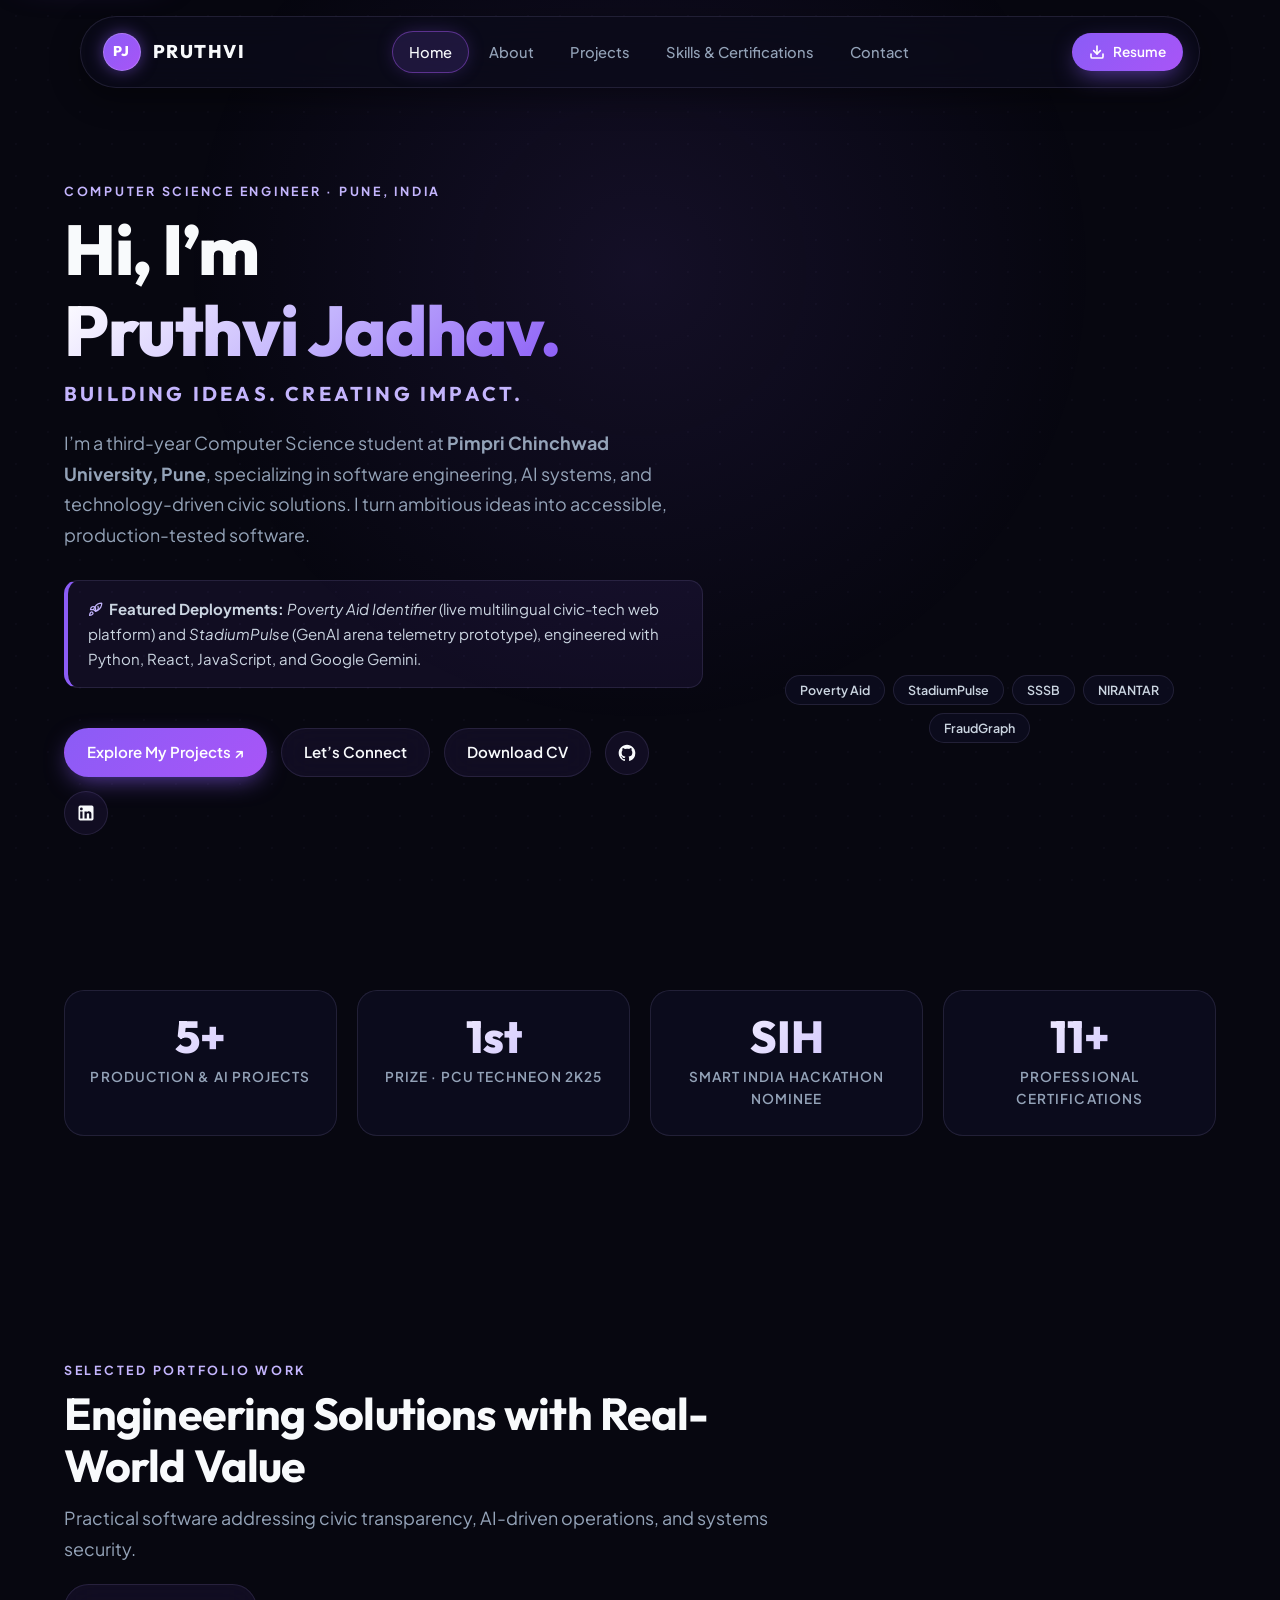
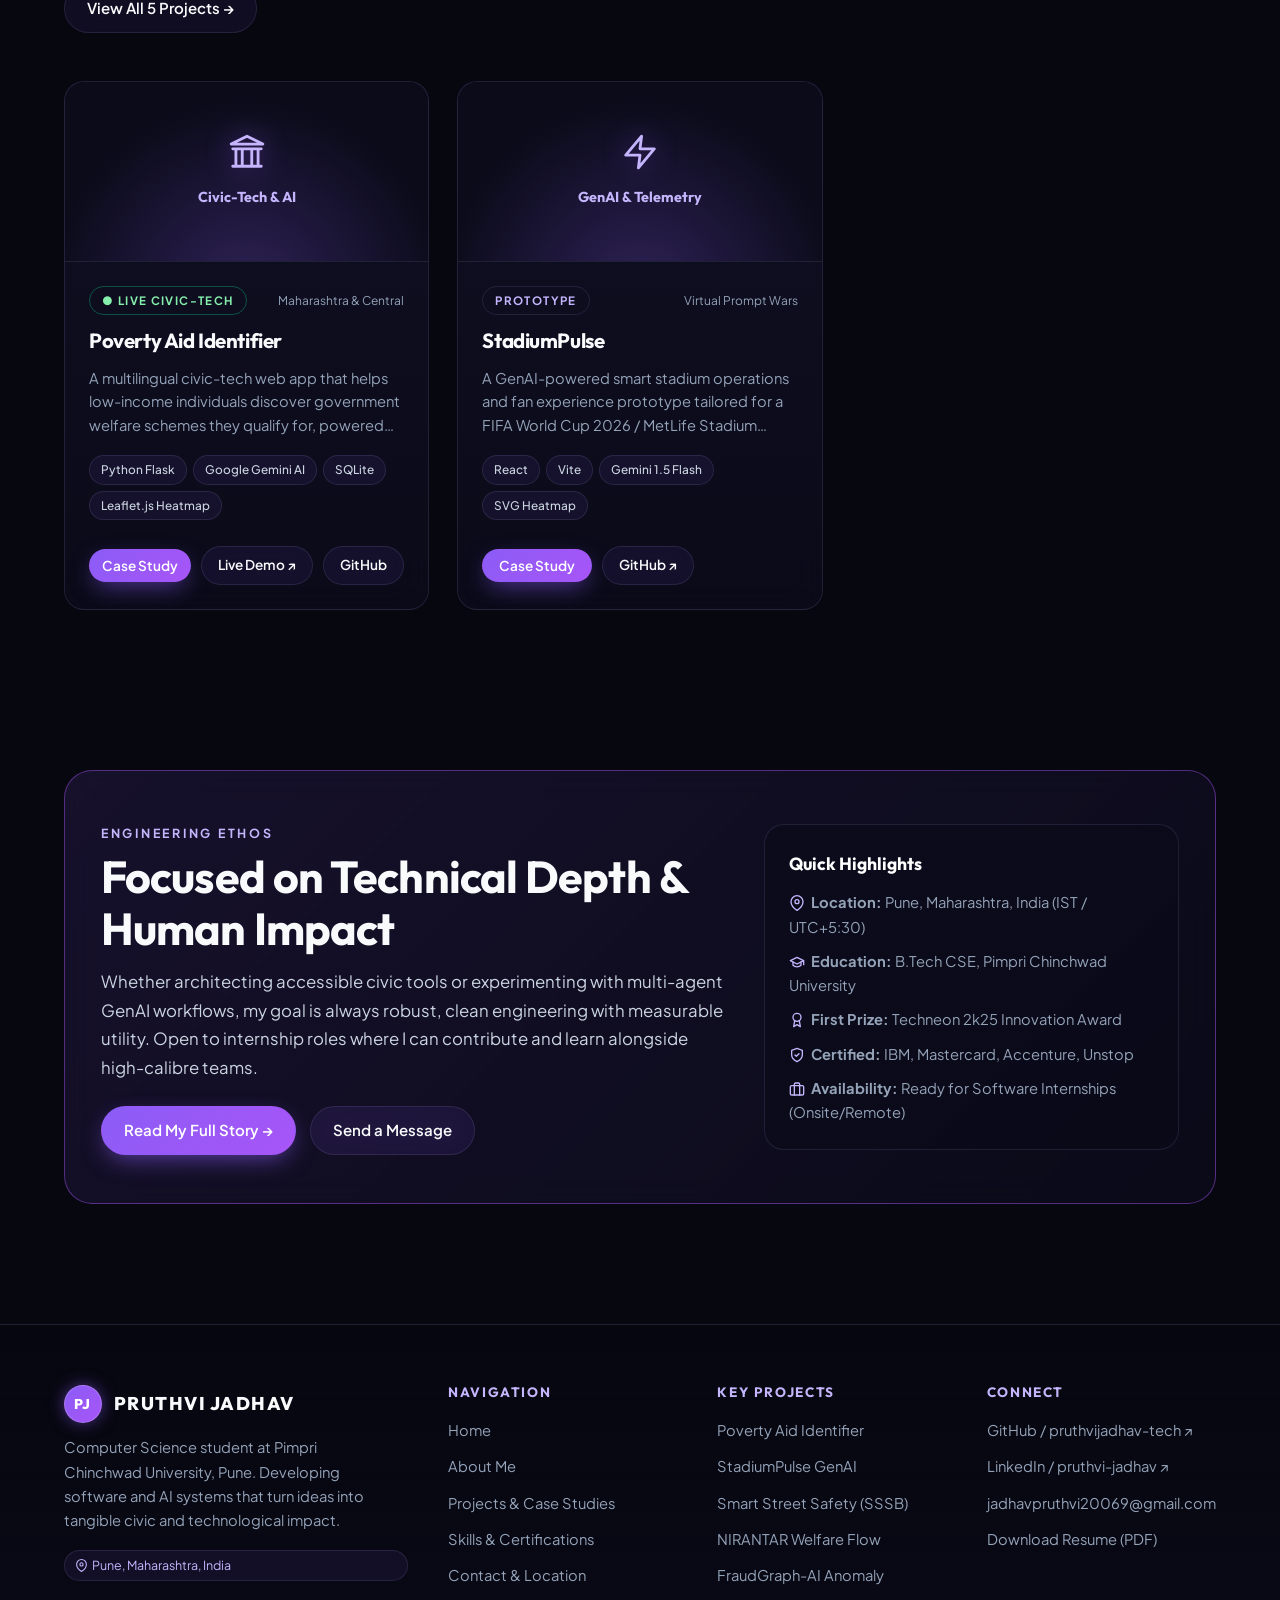
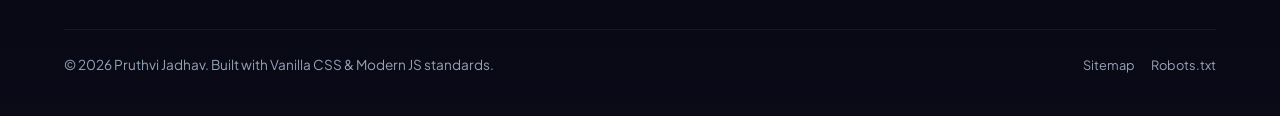
==== commit 88e2fa74: "Enhance mobile responsiveness and clean up location coordinates display" ====
--- a/index.html
+++ b/index.html
@@ -112,6 +112,7 @@
 
   <!-- Main Floating Glass Navigation Bar -->
   <header>
+    <div class="nav-backdrop" id="nav-backdrop" aria-hidden="true"></div>
     <nav class="site-nav" aria-label="Primary Navigation">
       <a class="nav-brand" href="index.html" aria-label="Pruthvi Jadhav Homepage">
         <span class="nav-avatar-badge">PJ</span>
@@ -126,6 +127,12 @@
         <li><a class="nav-link" href="projects.html">Projects</a></li>
         <li><a class="nav-link" href="skills.html">Skills & Certifications</a></li>
         <li><a class="nav-link" href="contact.html">Contact</a></li>
+        <li class="mobile-drawer-cta">
+          <a class="btn btn-primary btn-sm" href="assets/Pruthvi_Jadhav_Resume.pdf" download="Pruthvi_Jadhav_Resume.pdf" style="width: 100%; justify-content: center;">
+            <svg width="16" height="16" viewBox="0 0 24 24" fill="none" stroke="currentColor" stroke-width="2.5" stroke-linecap="round" stroke-linejoin="round" aria-hidden="true"><path d="M21 15v4a2 2 0 0 1-2 2H5a2 2 0 0 1-2-2v-4"/><polyline points="7 10 12 15 17 10"/><line x1="12" y1="15" x2="12" y2="3"/></svg>
+            <span>Download Resume</span>
+          </a>
+        </li>
       </ul>
 
       <div class="nav-cta">
@@ -286,7 +293,7 @@
 
       <!-- WHY WORK WITH PRUTHVI / CALLOUT -->
       <section class="section" style="padding-bottom: 40px;">
-        <div style="border: 1px solid var(--border-glow); border-radius: var(--radius-xl); padding: 48px 36px; background: linear-gradient(135deg, rgba(139, 92, 246, 0.12) 0%, rgba(11, 11, 26, 0.8) 100%); backdrop-filter: var(--glass-blur); display: grid; grid-template-columns: 1.2fr 0.8fr; gap: 40px; align-items: center;">
+        <div class="ethos-banner">
           <div>
             <span class="section-label">Engineering Ethos</span>
             <h2 style="margin-bottom: 14px;">Focused on Technical Depth & Human Impact</h2>
@@ -350,7 +357,7 @@
             Computer Science student at Pimpri Chinchwad University, Pune. Developing software and AI systems that turn ideas into tangible civic and technological impact.
           </p>
           <div class="geo-meta-tag-pill">
-            <svg width="13" height="13" viewBox="0 0 24 24" fill="none" stroke="currentColor" stroke-width="2" stroke-linecap="round" stroke-linejoin="round" style="vertical-align:-2px; margin-right:4px;"><path d="M21 10c0 7-9 13-9 13s-9-6-9-13a9 9 0 0 1 18 0z"></path><circle cx="12" cy="10" r="3"></circle></svg>Pune, Maharashtra, India (18.6279° N, 73.8009° E)
+            <svg width="13" height="13" viewBox="0 0 24 24" fill="none" stroke="currentColor" stroke-width="2" stroke-linecap="round" stroke-linejoin="round" style="vertical-align:-2px; margin-right:4px;"><path d="M21 10c0 7-9 13-9 13s-9-6-9-13a9 9 0 0 1 18 0z"></path><circle cx="12" cy="10" r="3"></circle></svg>Pune, Maharashtra, India
           </div>
         </div>
 
--- a/assets/css/style.css
+++ b/assets/css/style.css
@@ -53,6 +53,9 @@
   /* Layout */
   --container-max: 1240px;
   --nav-height: 72px;
+  --safe-left: env(safe-area-inset-left, 0px);
+  --safe-right: env(safe-area-inset-right, 0px);
+  --safe-bottom: env(safe-area-inset-bottom, 0px);
 }
 
 /* Base Reset & Box Sizing */
@@ -66,6 +69,7 @@
   scroll-behavior: smooth;
   scroll-padding-top: calc(var(--nav-height) + 24px);
   height: 100%;
+  overflow-x: hidden;
 }
 
 body {
@@ -75,10 +79,16 @@
   font-size: 16px;
   line-height: 1.65;
   min-height: 100%;
+  width: 100%;
   overflow-x: hidden;
   position: relative;
   -webkit-font-smoothing: antialiased;
   -moz-osx-font-smoothing: grayscale;
+  touch-action: manipulation;
+}
+
+body.menu-open {
+  overflow: hidden;
 }
 
 /* Mouse Follower Radial Glow */
@@ -312,6 +322,27 @@
   background: rgba(139, 92, 246, 0.2);
 }
 
+/* Nav Backdrop Overlay */
+.nav-backdrop {
+  position: fixed;
+  inset: 0;
+  background: rgba(7, 7, 16, 0.75);
+  backdrop-filter: blur(8px);
+  -webkit-backdrop-filter: blur(8px);
+  z-index: 95;
+  opacity: 0;
+  pointer-events: none;
+  transition: opacity var(--transition-normal);
+}
+.nav-backdrop.open {
+  opacity: 1;
+  pointer-events: auto;
+}
+
+.mobile-drawer-cta {
+  display: none;
+}
+
 /* Mobile Drawer */
 @media (max-width: 960px) {
   .site-nav {
@@ -323,22 +354,25 @@
   }
   .nav-menu {
     position: fixed;
-    top: calc(var(--nav-height) + 18px);
+    top: calc(var(--nav-height) + 14px);
     left: 4vw;
     right: 4vw;
+    max-height: calc(100vh - var(--nav-height) - 30px);
+    overflow-y: auto;
     background: rgba(11, 11, 26, 0.96);
     backdrop-filter: blur(20px);
     -webkit-backdrop-filter: blur(20px);
-    border: 1px solid var(--border-subtle);
+    border: 1px solid var(--border-glow);
     border-radius: var(--radius-xl);
     flex-direction: column;
     padding: 20px 16px;
     gap: 8px;
-    box-shadow: 0 20px 50px rgba(0, 0, 0, 0.8);
+    box-shadow: 0 20px 50px rgba(0, 0, 0, 0.85);
     opacity: 0;
     pointer-events: none;
     transform: translateY(-16px);
     transition: all var(--transition-normal);
+    z-index: 101;
   }
   .nav-menu.open {
     opacity: 1;
@@ -350,6 +384,26 @@
     padding: 12px 18px;
     font-size: 1.05rem;
     justify-content: flex-start;
+  }
+}
+
+@media (max-width: 640px) {
+  .site-nav {
+    width: calc(100% - 24px);
+    left: 12px;
+    transform: none;
+    padding: 6px 12px 6px 16px;
+    height: 60px;
+  }
+  .site-nav .nav-cta {
+    display: none;
+  }
+  .mobile-drawer-cta {
+    display: block;
+    width: 100%;
+    margin-top: 8px;
+    padding-top: 14px;
+    border-top: 1px solid var(--border-subtle);
   }
 }
 
@@ -471,6 +525,14 @@
   margin: 0 auto;
   position: relative;
   z-index: 1;
+  padding-left: var(--safe-left);
+  padding-right: var(--safe-right);
+}
+
+@media (max-width: 480px) {
+  .container {
+    width: calc(100% - 28px);
+  }
 }
 
 .page-main {
@@ -559,12 +621,14 @@
   display: flex;
   align-items: center;
   justify-content: center;
+  touch-action: pan-y;
 }
 
 .orbit-canvas {
   width: 100%;
   height: 100%;
   display: block;
+  touch-action: pan-y;
 }
 
 .orbit-fallback {
@@ -615,10 +679,24 @@
     grid-template-columns: 1fr;
     text-align: left;
     padding-top: 20px;
+    gap: 32px;
   }
   .orbit-stage-wrapper {
-    max-width: 380px;
-    margin: 20px auto 0;
+    max-width: 340px;
+    margin: 10px auto 0;
+  }
+}
+
+@media (max-width: 480px) {
+  .orbit-stage-wrapper {
+    max-width: 290px;
+  }
+  .orbit-nodes-bar {
+    gap: 6px;
+  }
+  .orbit-node-btn {
+    font-size: 0.72rem;
+    padding: 5px 10px;
   }
 }
 
@@ -670,11 +748,24 @@
 @media (max-width: 900px) {
   .stats-grid {
     grid-template-columns: repeat(2, 1fr);
+    gap: 16px;
   }
 }
 @media (max-width: 480px) {
   .stats-grid {
-    grid-template-columns: 1fr;
+    grid-template-columns: repeat(2, 1fr);
+    gap: 12px;
+    margin: 20px 0 40px;
+  }
+  .stat-card {
+    padding: 16px 10px;
+  }
+  .stat-number {
+    font-size: 1.65rem;
+  }
+  .stat-label {
+    font-size: 0.72rem;
+    letter-spacing: 0.05em;
   }
 }
 
@@ -712,7 +803,7 @@
 
 .projects-grid {
   display: grid;
-  grid-template-columns: repeat(auto-fill, minmax(360px, 1fr));
+  grid-template-columns: repeat(auto-fill, minmax(min(100%, 320px), 1fr));
   gap: 28px;
 }
 
@@ -818,6 +909,27 @@
 @media (max-width: 600px) {
   .projects-grid {
     grid-template-columns: 1fr;
+    gap: 20px;
+  }
+  .project-card-header {
+    height: 150px;
+    padding: 14px;
+  }
+  .project-card-body {
+    padding: 18px 16px;
+    gap: 12px;
+  }
+  .project-title {
+    font-size: 1.15rem;
+  }
+  .project-actions {
+    flex-wrap: wrap;
+    gap: 8px;
+  }
+  .project-actions .btn {
+    flex: 1 1 calc(50% - 6px);
+    justify-content: center;
+    padding: 8px 12px;
   }
 }
 
@@ -940,12 +1052,64 @@
   }
 }
 
+@media (max-width: 600px) {
+  .profile-frame {
+    padding: 8px;
+  }
+  .profile-info-grid {
+    grid-template-columns: repeat(2, 1fr);
+    gap: 8px;
+    margin-top: 14px;
+  }
+  .info-tile {
+    padding: 10px 12px;
+  }
+  .info-tile span {
+    font-size: 0.88rem;
+  }
+  .timeline {
+    padding-left: 22px;
+    margin: 24px 0;
+  }
+  .timeline-item::before {
+    left: -22px;
+    width: 12px;
+    height: 12px;
+    top: 5px;
+  }
+}
+
+/* ==========================================================================
+   ENGINEERING ETHOS BANNER (HOME CALLOUT)
+   ========================================================================== */
+.ethos-banner {
+  border: 1px solid var(--border-glow);
+  border-radius: var(--radius-xl);
+  padding: 48px 36px;
+  background: linear-gradient(135deg, rgba(139, 92, 246, 0.12) 0%, rgba(11, 11, 26, 0.8) 100%);
+  backdrop-filter: var(--glass-blur);
+  -webkit-backdrop-filter: var(--glass-blur);
+  display: grid;
+  grid-template-columns: 1.2fr 0.8fr;
+  gap: 40px;
+  align-items: center;
+}
+
+@media (max-width: 900px) {
+  .ethos-banner {
+    grid-template-columns: 1fr;
+    gap: 28px;
+    padding: 28px 20px;
+    border-radius: var(--radius-lg);
+  }
+}
+
 /* ==========================================================================
    SKILLS & CERTIFICATIONS
    ========================================================================== */
 .skills-category-grid {
   display: grid;
-  grid-template-columns: repeat(auto-fit, minmax(340px, 1fr));
+  grid-template-columns: repeat(auto-fit, minmax(min(100%, 280px), 1fr));
   gap: 24px;
 }
 
@@ -992,6 +1156,19 @@
   border-color: var(--secondary);
   transform: translateX(4px);
   background: rgba(139, 92, 246, 0.09);
+}
+
+@media (max-width: 600px) {
+  .skills-category-card {
+    padding: 20px 16px;
+  }
+  .skill-row {
+    padding: 8px 10px;
+    gap: 8px;
+  }
+  .skill-name {
+    font-size: 0.88rem;
+  }
 }
 
 .skill-name {
@@ -1133,7 +1310,7 @@
   background: rgba(11, 11, 26, 0.8);
   color: var(--text-primary);
   font-family: inherit;
-  font-size: 0.95rem;
+  font-size: 16px;
   transition: all var(--transition-normal);
 }
 .form-input:focus, .form-textarea:focus {
@@ -1268,6 +1445,20 @@
 @media (max-width: 900px) {
   .contact-grid {
     grid-template-columns: 1fr;
+    gap: 32px;
+  }
+}
+@media (max-width: 600px) {
+  .contact-form-card, .geo-card {
+    padding: 22px 16px;
+    border-radius: var(--radius-lg);
+  }
+  .quick-connect-tile {
+    padding: 12px 14px;
+    gap: 12px;
+  }
+  .quick-connect-tile a, .quick-connect-tile span {
+    word-break: break-all;
   }
 }
 
@@ -1373,6 +1564,30 @@
   box-shadow: var(--shadow-md);
 }
 
+@media (max-width: 640px) {
+  .modal-overlay {
+    padding: 12px;
+    align-items: flex-end;
+  }
+  .modal-content {
+    padding: 22px 16px;
+    border-radius: var(--radius-lg);
+    max-height: 90vh;
+  }
+  .modal-close-btn {
+    width: 38px;
+    height: 38px;
+  }
+  .cert-full-img {
+    max-height: 52vh;
+  }
+  .cert-viewer-controls {
+    flex-direction: column;
+    align-items: flex-start;
+    gap: 8px;
+  }
+}
+
 /* ==========================================================================
    FOOTER
    ========================================================================== */
@@ -1450,6 +1665,12 @@
 @media (max-width: 540px) {
   .footer-grid {
     grid-template-columns: 1fr;
+    gap: 28px;
+  }
+  .footer-bottom {
+    flex-direction: column;
+    gap: 14px;
+    text-align: center;
   }
 }
 
